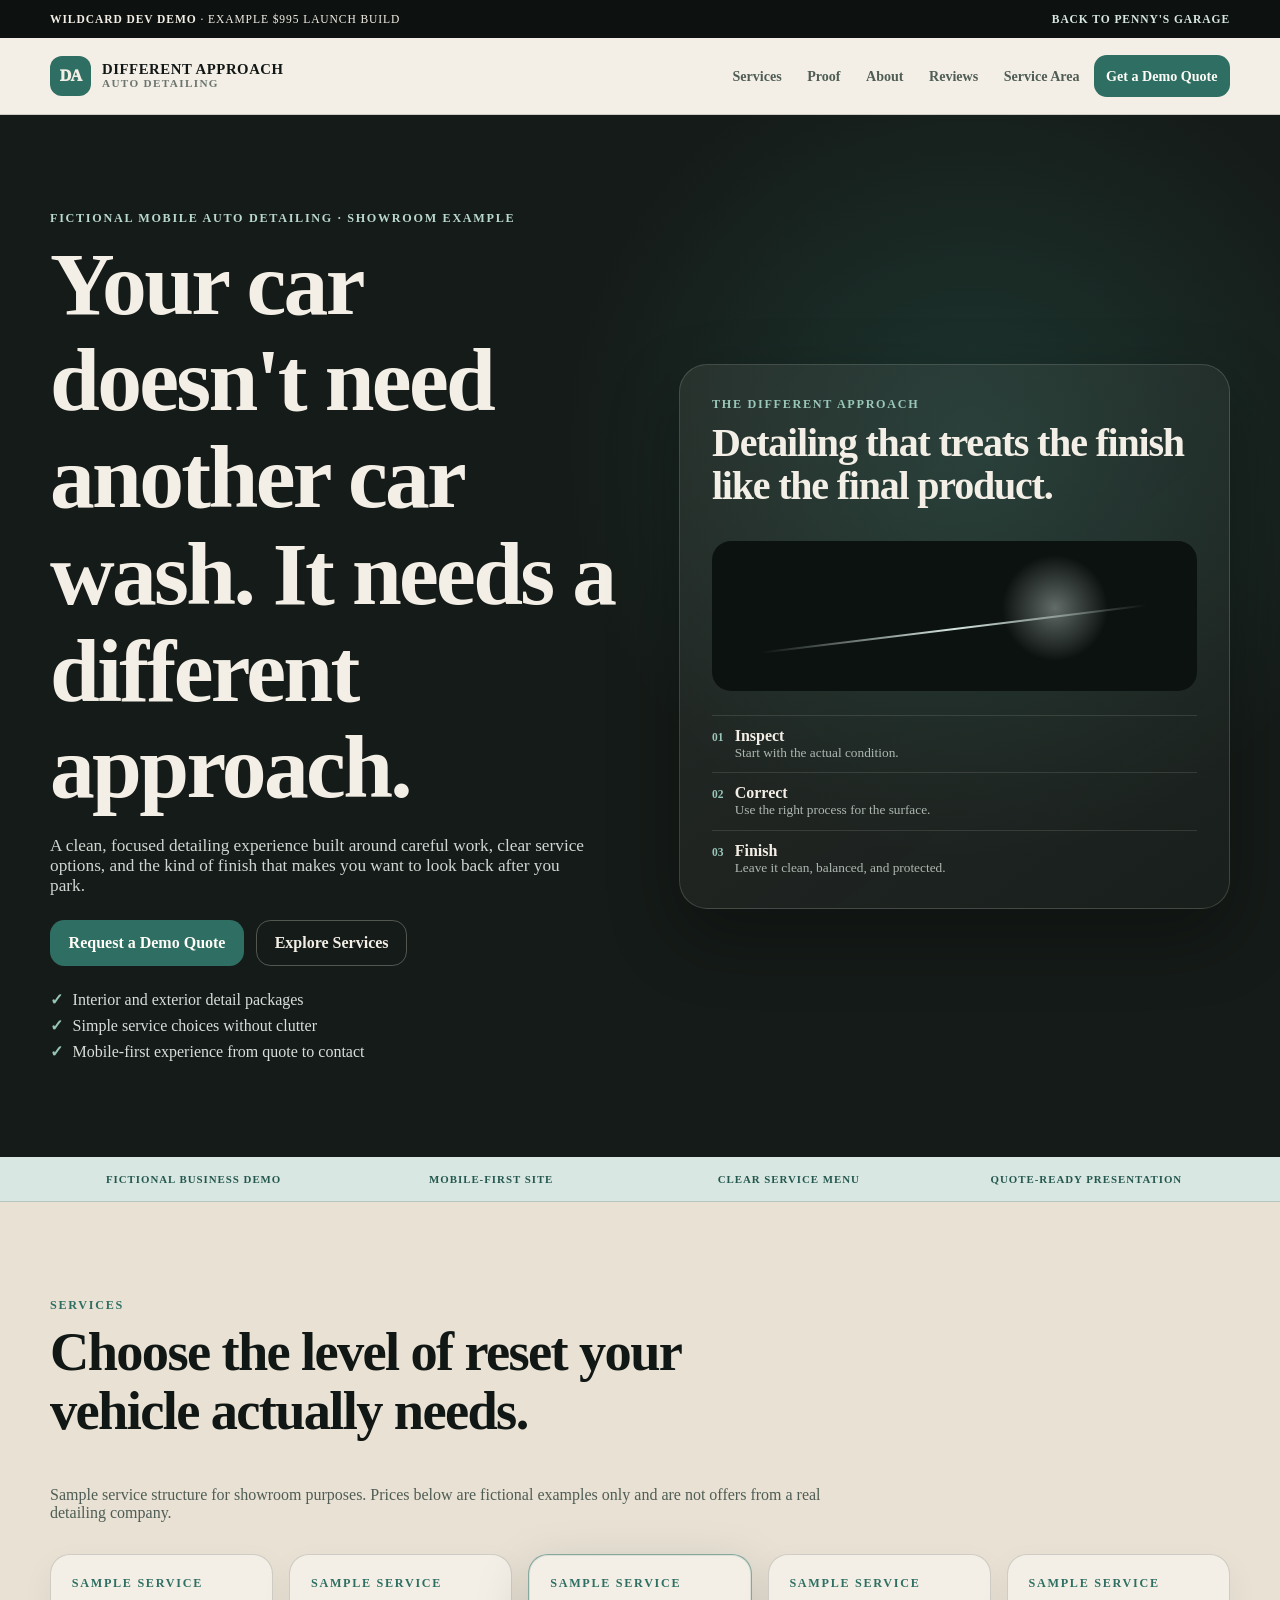
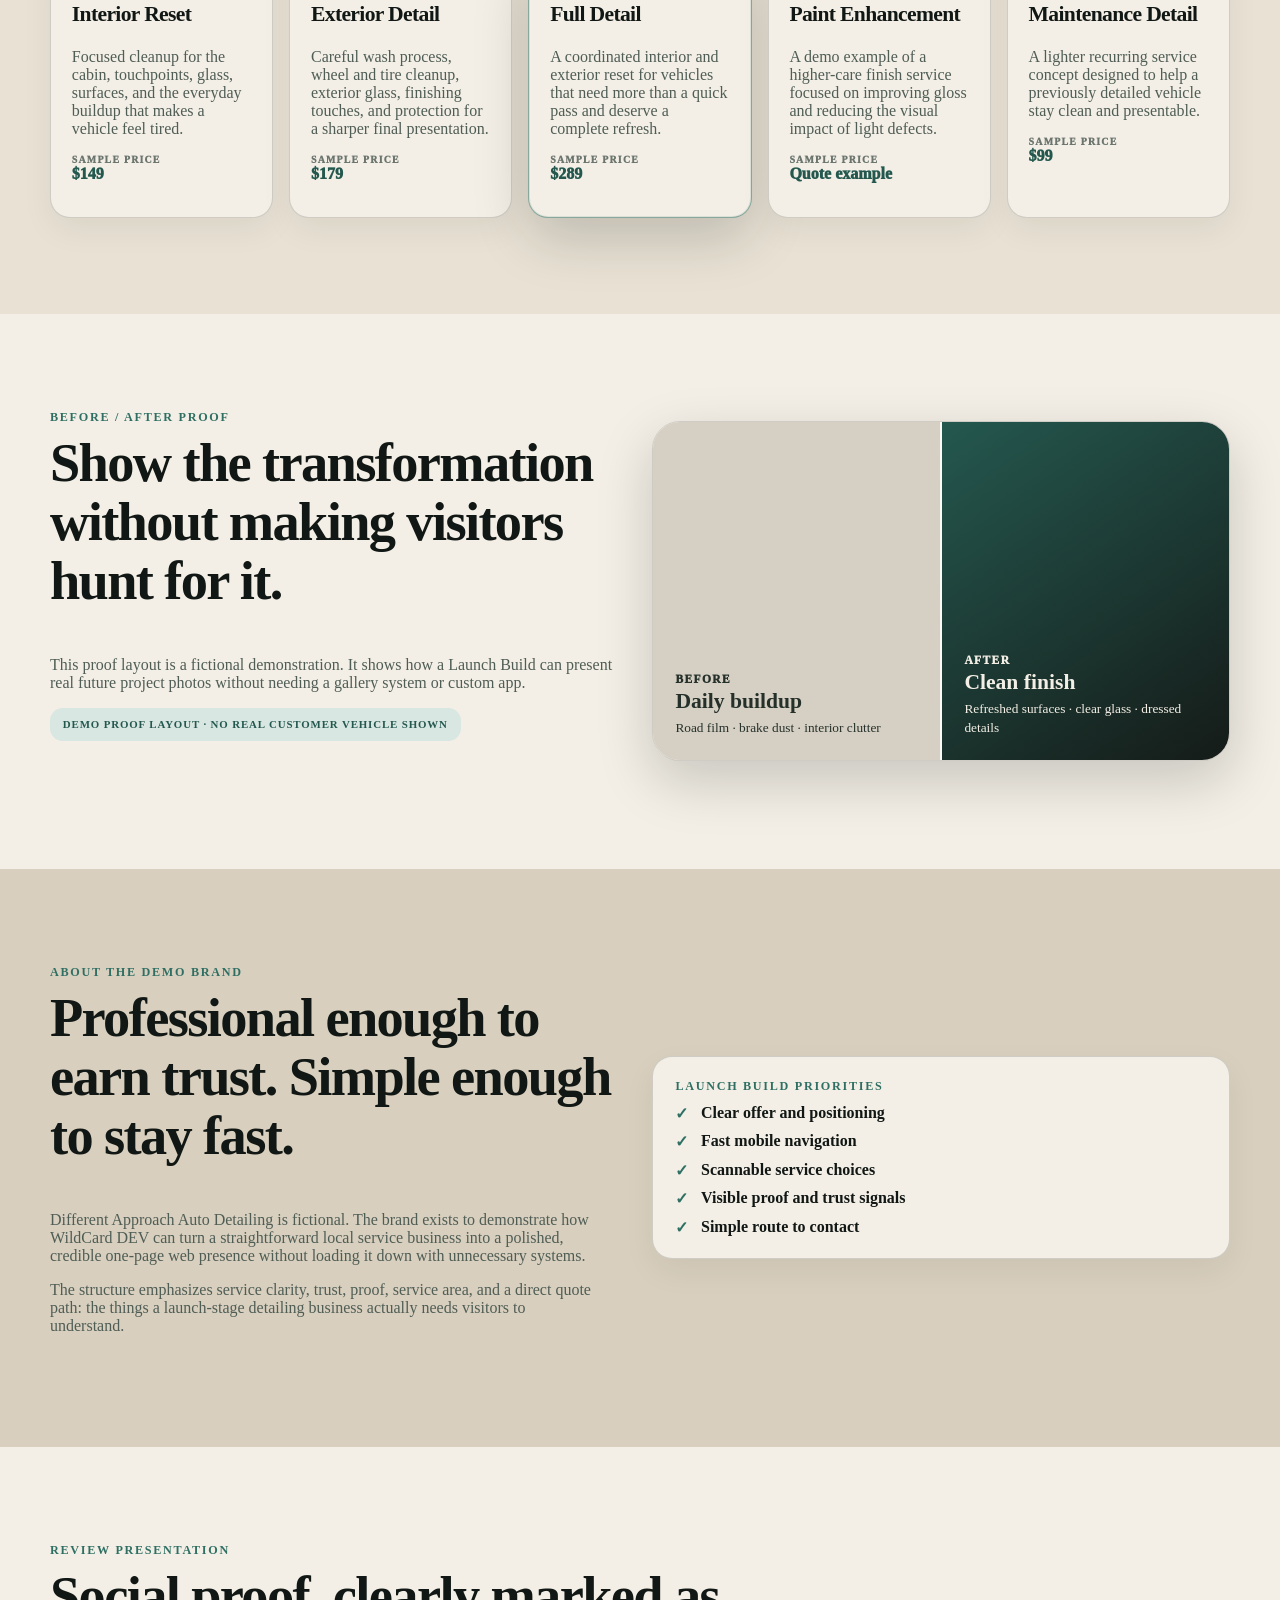
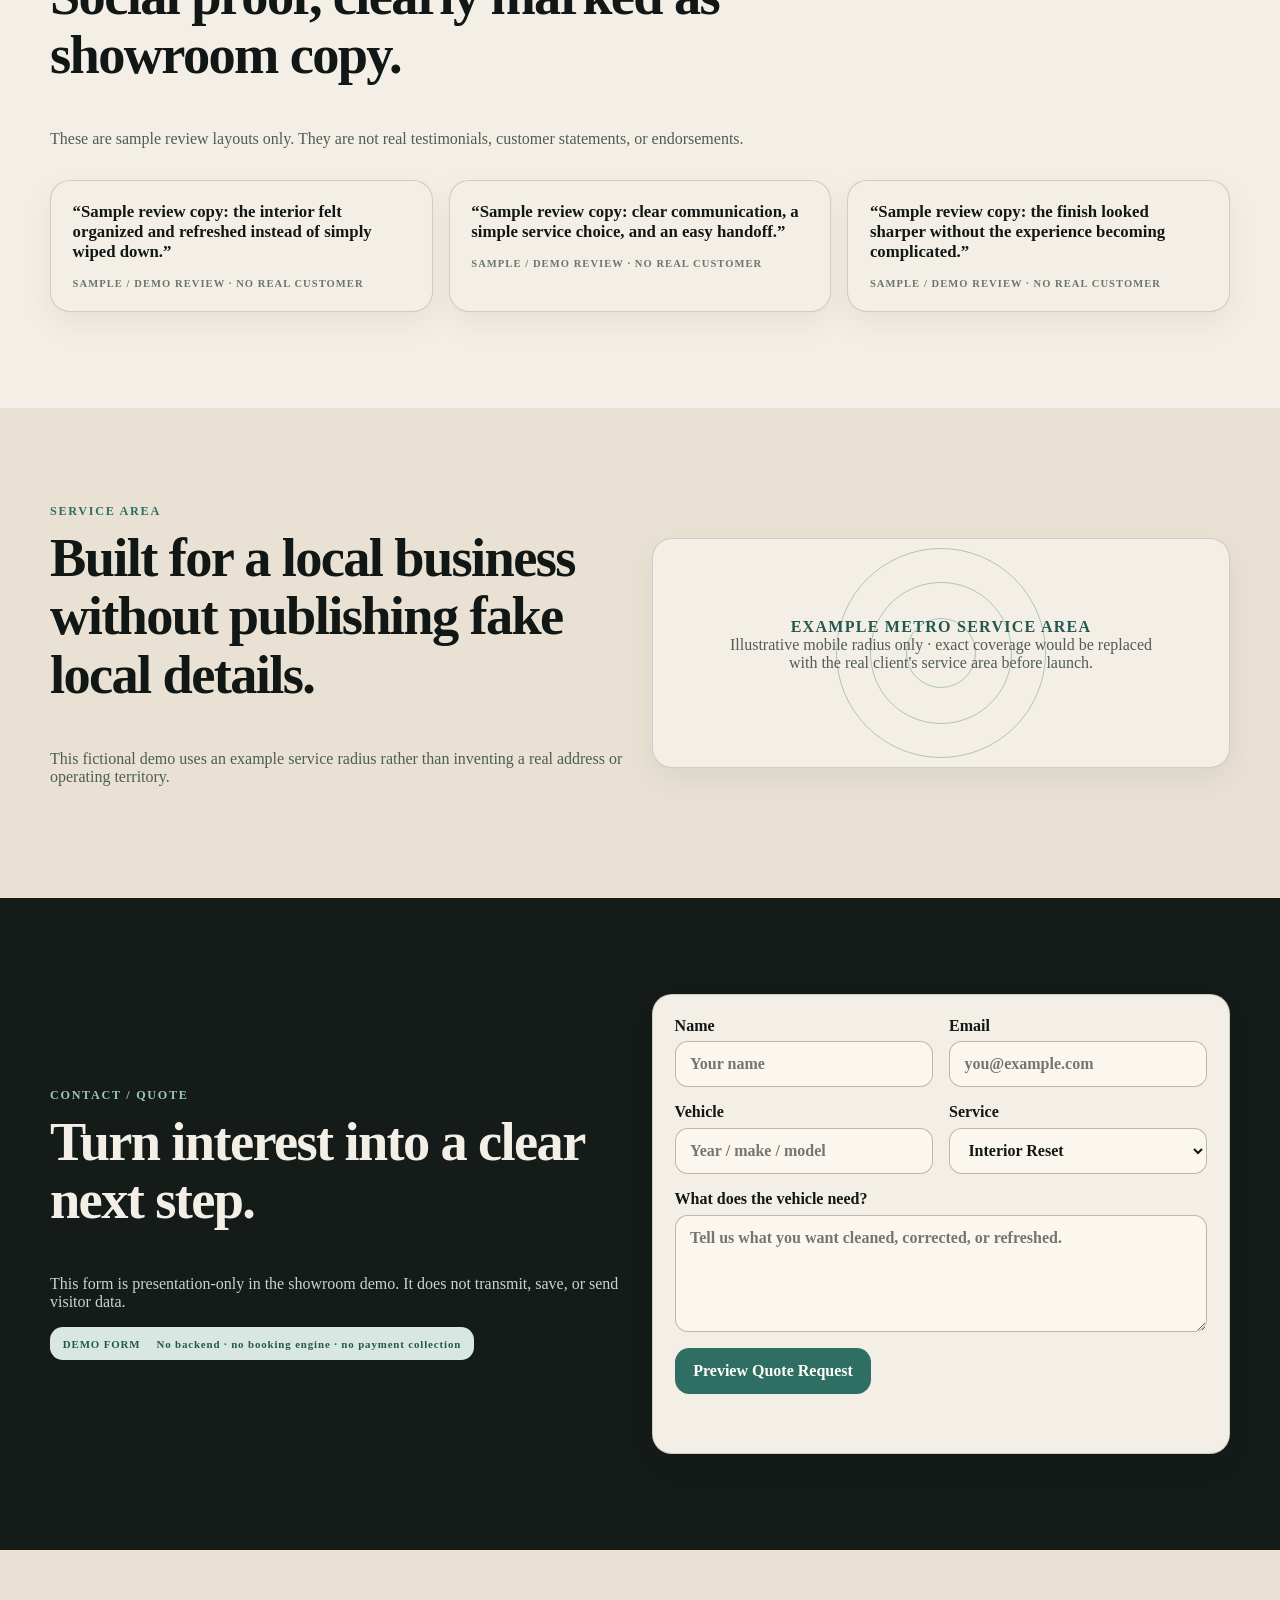
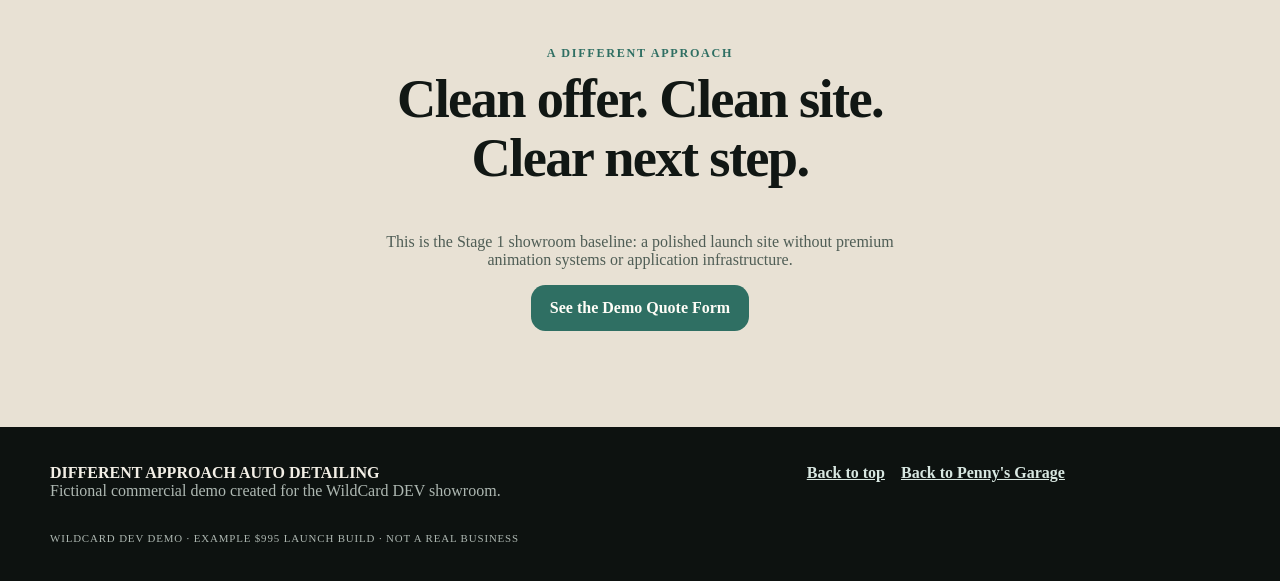
==== index.html @ c4c8bb87 "Build  Launch Build showroom demo" ====
<!DOCTYPE html>
<html lang="en">
<head>
  <meta charset="UTF-8" />
  <meta name="viewport" content="width=device-width, initial-scale=1.0" />
  <title>Different Approach Auto Detailing | WildCard DEV $995 Demo</title>
  <meta name="description" content="Fictional showroom example of a polished $995 WildCard DEV Launch Build for an auto detailing business." />
  <meta name="theme-color" content="#151b18" />
  <meta property="og:type" content="website" />
  <meta property="og:title" content="Different Approach Auto Detailing | Demo Launch Build" />
  <meta property="og:description" content="A fictional one-page auto detailing business site demonstrating the WildCard DEV $995 Launch Build." />
  <meta property="og:site_name" content="Different Approach Auto Detailing — Demo" />
  <meta name="twitter:card" content="summary" />
  <meta name="twitter:title" content="Different Approach Auto Detailing | Demo Launch Build" />
  <meta name="twitter:description" content="Fictional showroom example of the WildCard DEV $995 Launch Build." />
  <link rel="stylesheet" href="style.css" />
  <script src="script.js" defer></script>
</head>
<body>
  <a class="skip-link" href="#main-content">Skip to content</a>

  <aside class="demo-bar" aria-label="Showroom demo notice">
    <div class="container demo-bar-inner">
      <span><strong>WILDCARD DEV DEMO</strong> · EXAMPLE $995 LAUNCH BUILD</span>
      <a href="https://pennysoffice.wildcarddev.com/">BACK TO PENNY'S GARAGE</a>
    </div>
  </aside>

  <header class="site-header" id="top">
    <div class="container header-inner">
      <a class="brand" href="#home" aria-label="Different Approach Auto Detailing demo home">
        <span class="brand-mark" aria-hidden="true">DA</span>
        <span class="brand-copy">
          <strong>DIFFERENT APPROACH</strong>
          <span>AUTO DETAILING</span>
        </span>
      </a>

      <button class="menu-toggle" type="button" aria-expanded="false" aria-controls="site-nav" aria-label="Open navigation menu">
        <span></span><span></span><span></span>
      </button>

      <nav class="site-nav" id="site-nav" aria-label="Primary navigation">
        <a href="#services">Services</a>
        <a href="#proof">Proof</a>
        <a href="#about">About</a>
        <a href="#reviews">Reviews</a>
        <a href="#service-area">Service Area</a>
        <a class="button button-primary nav-cta" href="#quote">Get a Demo Quote</a>
      </nav>
    </div>
  </header>

  <main id="main-content">
    <section class="hero section" id="home">
      <div class="container hero-grid">
        <div class="hero-copy" data-reveal>
          <p class="eyebrow">Fictional mobile auto detailing · showroom example</p>
          <h1>Your car doesn't need another car wash. It needs a different approach.</h1>
          <p class="hero-text">A clean, focused detailing experience built around careful work, clear service options, and the kind of finish that makes you want to look back after you park.</p>
          <div class="hero-actions">
            <a class="button button-primary" href="#quote">Request a Demo Quote</a>
            <a class="button button-secondary" href="#services">Explore Services</a>
          </div>
          <ul class="hero-points" aria-label="Demo business highlights">
            <li>Interior and exterior detail packages</li>
            <li>Simple service choices without clutter</li>
            <li>Mobile-first experience from quote to contact</li>
          </ul>
        </div>

        <div class="hero-panel" data-reveal>
          <div class="finish-card">
            <p class="card-kicker">THE DIFFERENT APPROACH</p>
            <h2>Detailing that treats the finish like the final product.</h2>
            <div class="finish-visual" aria-hidden="true">
              <span class="finish-line"></span>
              <span class="finish-glint"></span>
            </div>
            <div class="metric-grid">
              <div><span>01</span><strong>Inspect</strong><small>Start with the actual condition.</small></div>
              <div><span>02</span><strong>Correct</strong><small>Use the right process for the surface.</small></div>
              <div><span>03</span><strong>Finish</strong><small>Leave it clean, balanced, and protected.</small></div>
            </div>
          </div>
        </div>
      </div>
    </section>

    <section class="trust-strip" aria-label="Demo trust points">
      <div class="container trust-grid">
        <span>FICTIONAL BUSINESS DEMO</span>
        <span>MOBILE-FIRST SITE</span>
        <span>CLEAR SERVICE MENU</span>
        <span>QUOTE-READY PRESENTATION</span>
      </div>
    </section>

    <section class="section section-surface" id="services">
      <div class="container">
        <div class="section-heading" data-reveal>
          <p class="eyebrow">Services</p>
          <h2>Choose the level of reset your vehicle actually needs.</h2>
          <p>Sample service structure for showroom purposes. Prices below are fictional examples only and are not offers from a real detailing company.</p>
        </div>

        <div class="cards-grid services-grid">
          <article class="service-card" data-reveal>
            <p class="card-kicker">SAMPLE SERVICE</p>
            <h3>Interior Reset</h3>
            <p>Focused cleanup for the cabin, touchpoints, glass, surfaces, and the everyday buildup that makes a vehicle feel tired.</p>
            <p class="demo-price"><span>SAMPLE PRICE</span> $149</p>
          </article>
          <article class="service-card" data-reveal>
            <p class="card-kicker">SAMPLE SERVICE</p>
            <h3>Exterior Detail</h3>
            <p>Careful wash process, wheel and tire cleanup, exterior glass, finishing touches, and protection for a sharper final presentation.</p>
            <p class="demo-price"><span>SAMPLE PRICE</span> $179</p>
          </article>
          <article class="service-card featured-card" data-reveal>
            <p class="card-kicker">SAMPLE SERVICE</p>
            <h3>Full Detail</h3>
            <p>A coordinated interior and exterior reset for vehicles that need more than a quick pass and deserve a complete refresh.</p>
            <p class="demo-price"><span>SAMPLE PRICE</span> $289</p>
          </article>
          <article class="service-card" data-reveal>
            <p class="card-kicker">SAMPLE SERVICE</p>
            <h3>Paint Enhancement</h3>
            <p>A demo example of a higher-care finish service focused on improving gloss and reducing the visual impact of light defects.</p>
            <p class="demo-price"><span>SAMPLE PRICE</span> Quote example</p>
          </article>
          <article class="service-card" data-reveal>
            <p class="card-kicker">SAMPLE SERVICE</p>
            <h3>Maintenance Detail</h3>
            <p>A lighter recurring service concept designed to help a previously detailed vehicle stay clean and presentable.</p>
            <p class="demo-price"><span>SAMPLE PRICE</span> $99</p>
          </article>
        </div>
      </div>
    </section>

    <section class="section" id="proof">
      <div class="container proof-grid">
        <div class="section-heading left-align" data-reveal>
          <p class="eyebrow">Before / After Proof</p>
          <h2>Show the transformation without making visitors hunt for it.</h2>
          <p>This proof layout is a fictional demonstration. It shows how a Launch Build can present real future project photos without needing a gallery system or custom app.</p>
          <div class="proof-note">DEMO PROOF LAYOUT · NO REAL CUSTOMER VEHICLE SHOWN</div>
        </div>

        <div class="before-after" data-reveal aria-label="Sample before and after presentation">
          <div class="proof-side proof-before">
            <span>BEFORE</span>
            <strong>Daily buildup</strong>
            <small>Road film · brake dust · interior clutter</small>
          </div>
          <div class="proof-divider" aria-hidden="true"></div>
          <div class="proof-side proof-after">
            <span>AFTER</span>
            <strong>Clean finish</strong>
            <small>Refreshed surfaces · clear glass · dressed details</small>
          </div>
        </div>
      </div>
    </section>

    <section class="section section-muted" id="about">
      <div class="container about-grid">
        <div class="about-panel" data-reveal>
          <p class="eyebrow">About the Demo Brand</p>
          <h2>Professional enough to earn trust. Simple enough to stay fast.</h2>
          <p>Different Approach Auto Detailing is fictional. The brand exists to demonstrate how WildCard DEV can turn a straightforward local service business into a polished, credible one-page web presence without loading it down with unnecessary systems.</p>
          <p>The structure emphasizes service clarity, trust, proof, service area, and a direct quote path: the things a launch-stage detailing business actually needs visitors to understand.</p>
        </div>
        <div class="trust-card" data-reveal>
          <p class="card-kicker">LAUNCH BUILD PRIORITIES</p>
          <ul class="check-list">
            <li>Clear offer and positioning</li>
            <li>Fast mobile navigation</li>
            <li>Scannable service choices</li>
            <li>Visible proof and trust signals</li>
            <li>Simple route to contact</li>
          </ul>
        </div>
      </div>
    </section>

    <section class="section" id="reviews">
      <div class="container">
        <div class="section-heading" data-reveal>
          <p class="eyebrow">Review Presentation</p>
          <h2>Social proof, clearly marked as showroom copy.</h2>
          <p>These are sample review layouts only. They are not real testimonials, customer statements, or endorsements.</p>
        </div>
        <div class="cards-grid reviews-grid">
          <figure class="review-card" data-reveal>
            <blockquote>“Sample review copy: the interior felt organized and refreshed instead of simply wiped down.”</blockquote>
            <figcaption>SAMPLE / DEMO REVIEW · NO REAL CUSTOMER</figcaption>
          </figure>
          <figure class="review-card" data-reveal>
            <blockquote>“Sample review copy: clear communication, a simple service choice, and an easy handoff.”</blockquote>
            <figcaption>SAMPLE / DEMO REVIEW · NO REAL CUSTOMER</figcaption>
          </figure>
          <figure class="review-card" data-reveal>
            <blockquote>“Sample review copy: the finish looked sharper without the experience becoming complicated.”</blockquote>
            <figcaption>SAMPLE / DEMO REVIEW · NO REAL CUSTOMER</figcaption>
          </figure>
        </div>
      </div>
    </section>

    <section class="section section-surface" id="service-area">
      <div class="container service-area-grid">
        <div data-reveal>
          <p class="eyebrow">Service Area</p>
          <h2>Built for a local business without publishing fake local details.</h2>
          <p>This fictional demo uses an example service radius rather than inventing a real address or operating territory.</p>
        </div>
        <div class="area-card" data-reveal>
          <span class="area-ring" aria-hidden="true"></span>
          <div>
            <strong>EXAMPLE METRO SERVICE AREA</strong>
            <p>Illustrative mobile radius only · exact coverage would be replaced with the real client's service area before launch.</p>
          </div>
        </div>
      </div>
    </section>

    <section class="section quote-section" id="quote">
      <div class="container quote-grid">
        <div class="quote-copy" data-reveal>
          <p class="eyebrow">Contact / Quote</p>
          <h2>Turn interest into a clear next step.</h2>
          <p>This form is presentation-only in the showroom demo. It does not transmit, save, or send visitor data.</p>
          <div class="demo-disclosure">
            <strong>DEMO FORM</strong>
            <span>No backend · no booking engine · no payment collection</span>
          </div>
        </div>

        <form class="quote-form" id="demoQuoteForm" data-reveal>
          <div class="form-grid">
            <label>
              Name
              <input type="text" name="name" autocomplete="name" placeholder="Your name" required />
            </label>
            <label>
              Email
              <input type="email" name="email" autocomplete="email" placeholder="you@example.com" required />
            </label>
            <label>
              Vehicle
              <input type="text" name="vehicle" placeholder="Year / make / model" />
            </label>
            <label>
              Service
              <select name="service">
                <option>Interior Reset</option>
                <option>Exterior Detail</option>
                <option>Full Detail</option>
                <option>Paint Enhancement</option>
                <option>Maintenance Detail</option>
              </select>
            </label>
            <label class="form-full">
              What does the vehicle need?
              <textarea name="message" rows="5" placeholder="Tell us what you want cleaned, corrected, or refreshed."></textarea>
            </label>
          </div>
          <button class="button button-primary" type="submit">Preview Quote Request</button>
          <p class="form-status" id="formStatus" role="status" aria-live="polite"></p>
        </form>
      </div>
    </section>

    <section class="section final-cta">
      <div class="container final-cta-panel" data-reveal>
        <p class="eyebrow">A Different Approach</p>
        <h2>Clean offer. Clean site. Clear next step.</h2>
        <p>This is the Stage 1 showroom baseline: a polished launch site without premium animation systems or application infrastructure.</p>
        <a class="button button-primary" href="#quote">See the Demo Quote Form</a>
      </div>
    </section>
  </main>

  <footer class="site-footer">
    <div class="container footer-grid">
      <div>
        <strong>DIFFERENT APPROACH AUTO DETAILING</strong>
        <p>Fictional commercial demo created for the WildCard DEV showroom.</p>
      </div>
      <div class="footer-links">
        <a href="#top">Back to top</a>
        <a href="https://pennysoffice.wildcarddev.com/">Back to Penny's Garage</a>
      </div>
      <p class="footer-note">WILDCARD DEV DEMO · EXAMPLE $995 LAUNCH BUILD · NOT A REAL BUSINESS</p>
    </div>
  </footer>
</body>
</html>
---- style.css ----
:root {
  --bg: #151b18;
  --surface: #f3efe6;
  --surface-muted: #e8e1d4;
  --surface-strong: #d8cfbe;
  --text: #111714;
  --text-soft: #4f5d55;
  --text-muted: #6b756e;
  --accent: #2f6f63;
  --accent-strong: #24584f;
  --accent-soft: #d8e7e1;
  --focus: #8a6a2f;
  --white: #fffdf7;
  --border: rgba(17, 23, 20, 0.16);
  --border-strong: rgba(17, 23, 20, 0.28);
  --shadow: 0 20px 55px rgba(7, 12, 10, 0.18);
  --radius-sm: 0.9rem;
  --radius-md: 1.25rem;
  --radius-lg: 1.75rem;
  --container: 1180px;
  --header-height: 76px;
}

* { box-sizing: border-box; }
html { scroll-behavior: smooth; scroll-padding-top: calc(var(--header-height) + 3rem); }
body {
  margin: 0;
  background: var(--surface);
  color: var(--text);
  font-family: Inter, ui-sans-serif, system-ui, -apple-system, BlinkMacSystemFont, "Segoe UI", sans-serif;
  line-height: 1.6;
}
body, button, input, select, textarea { font: inherit; }
img { max-width: 100%; display: block; }
a { color: inherit; }
button, a, input, select, textarea { -webkit-tap-highlight-color: transparent; }
:focus-visible { outline: 3px solid var(--focus); outline-offset: 3px; }
.skip-link {
  position: fixed;
  z-index: 999;
  top: .65rem;
  left: .65rem;
  padding: .7rem 1rem;
  border-radius: .7rem;
  background: var(--surface);
  color: var(--text);
  transform: translateY(-160%);
}
.skip-link:focus { transform: translateY(0); }

.container { width: min(100% - 2rem, var(--container)); margin-inline: auto; }
.section { padding: 4.5rem 0; }
.section-surface { background: var(--surface-muted); }
.section-muted { background: var(--surface-strong); }
.eyebrow, .card-kicker {
  margin: 0 0 .6rem;
  color: var(--accent);
  font-size: .76rem;
  font-weight: 900;
  letter-spacing: .14em;
  text-transform: uppercase;
}
h1, h2, h3, p { margin-top: 0; }
h1, h2, h3 { line-height: 1.08; letter-spacing: -.03em; }
h1 { max-width: 13ch; margin-bottom: 1.25rem; font-size: clamp(2.6rem, 8vw, 5.6rem); }
h2 { font-size: clamp(2rem, 5vw, 3.4rem); }
h3 { font-size: 1.35rem; }
p { color: var(--text-soft); }

.demo-bar { background: #0d1210; color: var(--surface); }
.demo-bar-inner {
  min-height: 38px;
  display: flex;
  gap: .8rem 1.5rem;
  align-items: center;
  justify-content: space-between;
  font-size: .72rem;
  letter-spacing: .08em;
}
.demo-bar a { color: #d8e7e1; font-weight: 900; text-decoration: none; }
.demo-bar a:hover { text-decoration: underline; }

.site-header {
  position: sticky;
  top: 0;
  z-index: 100;
  min-height: var(--header-height);
  border-bottom: 1px solid var(--border);
  background: rgba(243, 239, 230, .94);
  backdrop-filter: blur(12px) saturate(130%);
}
.header-inner { min-height: var(--header-height); display: flex; align-items: center; justify-content: space-between; gap: 1rem; }
.brand { display: inline-flex; align-items: center; gap: .7rem; text-decoration: none; }
.brand-mark {
  width: 2.55rem; height: 2.55rem; display: grid; place-items: center;
  border-radius: .75rem; background: var(--accent); color: var(--surface);
  font-weight: 950; letter-spacing: -.05em;
}
.brand-copy { display: grid; line-height: 1.05; }
.brand-copy strong { font-size: .92rem; letter-spacing: .04em; }
.brand-copy span { color: var(--text-muted); font-size: .7rem; font-weight: 800; letter-spacing: .12em; }

.site-nav { display: flex; align-items: center; gap: .15rem; }
.site-nav a {
  min-height: 42px; display: inline-flex; align-items: center; justify-content: center;
  padding: .6rem .72rem; border-radius: .8rem; color: var(--text-soft);
  font-size: .88rem; font-weight: 800; text-decoration: none;
}
.site-nav > a:not(.button):hover { background: var(--accent-soft); color: var(--accent-strong); }
.menu-toggle {
  display: none; width: 46px; height: 42px; border: 1px solid var(--border);
  border-radius: .85rem; background: var(--surface); cursor: pointer;
}
.menu-toggle span { display: block; width: 20px; height: 2px; margin: 4px auto; background: var(--text); }

.button {
  min-height: 46px; display: inline-flex; align-items: center; justify-content: center;
  padding: .8rem 1.1rem; border: 1px solid transparent; border-radius: .9rem;
  font-weight: 900; text-decoration: none; cursor: pointer;
  transition: transform .18s ease, background-color .18s ease, border-color .18s ease;
}
.button:hover { transform: translateY(-1px); }
.button-primary { background: var(--accent); color: var(--white) !important; }
.button-primary:hover { background: var(--accent-strong); }
.button-secondary { border-color: var(--border-strong); background: transparent; color: var(--text); }
.button-secondary:hover { background: var(--surface-muted); }

.hero { position: relative; overflow: hidden; background: var(--bg); color: var(--surface); }
.hero::before {
  content: ""; position: absolute; inset: 0;
  background: radial-gradient(circle at 76% 32%, rgba(47,111,99,.32), transparent 34%);
  pointer-events: none;
}
.hero-grid { position: relative; display: grid; gap: 2rem; align-items: center; }
.hero .eyebrow { color: #b9d8cf; }
.hero h1 { color: var(--surface); }
.hero-text { max-width: 62ch; color: #cfd5d1; font-size: 1.08rem; }
.hero-actions { display: flex; flex-wrap: wrap; gap: .75rem; margin: 1.5rem 0; }
.hero .button-secondary { border-color: rgba(243,239,230,.28); color: var(--surface); }
.hero .button-secondary:hover { background: rgba(243,239,230,.08); }
.hero-points { display: grid; gap: .45rem; margin: 1.4rem 0 0; padding: 0; list-style: none; color: #d9dedb; }
.hero-points li::before { content: "✓"; margin-right: .6rem; color: #97c5b8; font-weight: 900; }

.finish-card {
  padding: clamp(1.4rem, 4vw, 2rem);
  border: 1px solid rgba(243,239,230,.16);
  border-radius: var(--radius-lg);
  background: linear-gradient(145deg, rgba(243,239,230,.08), rgba(243,239,230,.02));
  box-shadow: 0 28px 70px rgba(0,0,0,.3);
}
.finish-card .card-kicker { color: #9ac7ba; }
.finish-card h2 { color: var(--surface); font-size: clamp(1.7rem, 4vw, 2.5rem); }
.finish-visual {
  position: relative; height: 150px; margin: 1.5rem 0;
  overflow: hidden; border-radius: 1.2rem; background: #0c1210;
}
.finish-line {
  position: absolute; left: 10%; right: 10%; top: 58%; height: 2px;
  background: linear-gradient(90deg, transparent, #d8e7e1, transparent);
  transform: rotate(-7deg);
}
.finish-glint {
  position: absolute; width: 110px; height: 110px; right: 18%; top: 8%;
  border-radius: 50%; background: radial-gradient(circle, rgba(216,231,225,.42), transparent 68%);
}
.metric-grid { display: grid; gap: .7rem; }
.metric-grid > div { display: grid; grid-template-columns: auto 1fr; gap: 0 .7rem; align-items: baseline; padding-top: .7rem; border-top: 1px solid rgba(243,239,230,.12); }
.metric-grid span { color: #9ac7ba; font-size: .72rem; font-weight: 900; }
.metric-grid strong { color: var(--surface); }
.metric-grid small { grid-column: 2; color: #aeb8b2; }

.trust-strip { padding: 1rem 0; border-bottom: 1px solid var(--border); background: var(--accent-soft); }
.trust-grid { display: grid; grid-template-columns: repeat(2,1fr); gap: .65rem; color: var(--accent-strong); font-size: .68rem; font-weight: 900; letter-spacing: .09em; text-align: center; }

.section-heading { max-width: 780px; margin-bottom: 2rem; }
.section-heading p:last-child { margin-bottom: 0; }
.left-align { text-align: left; }
.cards-grid { display: grid; gap: 1rem; }
.service-card, .review-card, .trust-card, .area-card, .quote-form {
  border: 1px solid var(--border); border-radius: var(--radius-md); background: var(--surface); box-shadow: 0 12px 32px rgba(17,23,20,.06);
}
.service-card { padding: 1.3rem; }
.service-card p { margin-bottom: .8rem; }
.featured-card { border-color: rgba(47,111,99,.55); box-shadow: inset 0 0 0 1px rgba(47,111,99,.12), var(--shadow); }
.demo-price { margin-top: 1rem; color: var(--accent-strong); font-weight: 950; }
.demo-price span { display: block; color: var(--text-muted); font-size: .62rem; letter-spacing: .12em; }

.proof-grid, .about-grid, .service-area-grid, .quote-grid { display: grid; gap: 1.5rem; align-items: center; }
.proof-note, .demo-disclosure {
  display: inline-flex; flex-wrap: wrap; gap: .45rem 1rem; padding: .65rem .8rem;
  border-radius: .8rem; background: var(--accent-soft); color: var(--accent-strong);
  font-size: .68rem; font-weight: 900; letter-spacing: .08em;
}
.before-after {
  min-height: 340px; display: grid; grid-template-columns: 1fr 2px 1fr;
  overflow: hidden; border: 1px solid var(--border); border-radius: var(--radius-lg); box-shadow: var(--shadow);
}
.proof-side { display: flex; flex-direction: column; justify-content: flex-end; padding: 1.4rem; }
.proof-side span { font-size: .72rem; font-weight: 950; letter-spacing: .12em; }
.proof-side strong { margin-top: .25rem; font-size: 1.35rem; }
.proof-side small { margin-top: .35rem; line-height: 1.4; }
.proof-before { background: #d6d0c4; color: #25302a; }
.proof-after { background: linear-gradient(145deg, #24584f, #151b18); color: var(--surface); }
.proof-divider { background: rgba(255,255,255,.7); }

.about-panel p { max-width: 68ch; }
.trust-card { padding: 1.4rem; }
.check-list { display: grid; gap: .65rem; margin: 0; padding: 0; list-style: none; }
.check-list li { padding-left: 1.6rem; position: relative; font-weight: 750; }
.check-list li::before { content: "✓"; position: absolute; left: 0; color: var(--accent); font-weight: 950; }

.reviews-grid { grid-template-columns: 1fr; }
.review-card { margin: 0; padding: 1.35rem; }
.review-card blockquote { margin: 0 0 1rem; color: var(--text); font-size: 1.05rem; font-weight: 700; }
.review-card figcaption { color: var(--text-muted); font-size: .66rem; font-weight: 900; letter-spacing: .1em; }

.area-card { position: relative; min-height: 230px; display: grid; place-items: center; overflow: hidden; padding: 1.5rem; text-align: center; }
.area-ring { position: absolute; width: 210px; aspect-ratio: 1; border: 1px solid rgba(47,111,99,.35); border-radius: 50%; }
.area-ring::before, .area-ring::after { content: ""; position: absolute; inset: 16%; border: inherit; border-radius: inherit; }
.area-ring::after { inset: 33%; }
.area-card div { position: relative; max-width: 440px; }
.area-card strong { color: var(--accent-strong); letter-spacing: .08em; }

.quote-section { background: var(--bg); }
.quote-section h2 { color: var(--surface); }
.quote-section .eyebrow { color: #9ac7ba; }
.quote-section .quote-copy > p:not(.eyebrow) { color: #cbd4cf; }
.quote-form { padding: 1.35rem; }
.form-grid { display: grid; gap: 1rem; }
.quote-form label { display: grid; gap: .42rem; color: var(--text); font-weight: 850; }
.quote-form input, .quote-form select, .quote-form textarea {
  width: 100%; border: 1px solid var(--border-strong); border-radius: .8rem;
  padding: .8rem .9rem; background: #fbf7ee; color: var(--text);
}
.quote-form textarea { resize: vertical; }
.quote-form .button { margin-top: 1rem; }
.form-status { min-height: 1.5rem; margin: .8rem 0 0; color: var(--accent-strong); font-weight: 800; }

.final-cta { background: var(--surface-muted); }
.final-cta-panel { max-width: 880px; text-align: center; }
.final-cta-panel h2 { max-width: 18ch; margin-inline: auto; }
.final-cta-panel p { max-width: 68ch; margin-inline: auto; }

.site-footer { padding: 2.3rem 0; background: #0d1210; color: var(--surface); }
.footer-grid { display: grid; gap: 1rem; }
.site-footer p { color: #aeb8b2; }
.footer-links { display: flex; flex-wrap: wrap; gap: 1rem; }
.footer-links a { color: #d8e7e1; font-weight: 850; }
.footer-note { margin: 0; font-size: .68rem; letter-spacing: .08em; }

[data-reveal] { opacity: 0; transform: translateY(12px); transition: opacity .45s ease, transform .45s ease; }
[data-reveal].is-visible { opacity: 1; transform: none; }

@media (min-width: 700px) {
  .hero-grid { grid-template-columns: 1.04fr .96fr; }
  .services-grid { grid-template-columns: repeat(2,minmax(0,1fr)); }
  .proof-grid, .about-grid, .service-area-grid, .quote-grid { grid-template-columns: repeat(2,minmax(0,1fr)); }
  .reviews-grid { grid-template-columns: repeat(3,minmax(0,1fr)); }
  .form-grid { grid-template-columns: repeat(2,minmax(0,1fr)); }
  .form-full { grid-column: 1 / -1; }
  .trust-grid { grid-template-columns: repeat(4,1fr); }
  .footer-grid { grid-template-columns: 1.4fr .8fr; align-items: start; }
  .footer-note { grid-column: 1 / -1; }
}

@media (min-width: 980px) {
  .section { padding: 6rem 0; }
  .services-grid { grid-template-columns: repeat(5,minmax(0,1fr)); }
}

@media (max-width: 960px) {
  :root { --header-height: 70px; }
  .menu-toggle { display: block; }
  .site-nav {
    position: absolute; top: calc(100% + .35rem); left: 1rem; right: 1rem;
    display: none; padding: .8rem; border: 1px solid var(--border); border-radius: 1rem;
    background: var(--surface); box-shadow: var(--shadow);
  }
  .site-nav.is-open { display: grid; }
  .site-nav a { justify-content: flex-start; }
  .site-nav .button { justify-content: center; margin-top: .3rem; }
}

@media (max-width: 560px) {
  .demo-bar-inner { align-items: flex-start; flex-direction: column; padding-block: .55rem; }
  .section { padding: 3.7rem 0; }
  .container { width: min(100% - 1.25rem, var(--container)); }
  h1 { font-size: clamp(2.35rem, 13vw, 3.8rem); }
  .hero-actions .button { width: 100%; }
  .before-after { min-height: 300px; }
  .proof-side { padding: 1rem; }
  .brand-copy strong { font-size: .82rem; }
  .brand-copy span { font-size: .62rem; }
}

@media (prefers-reduced-motion: reduce) {
  html { scroll-behavior: auto; }
  *, *::before, *::after { transition-duration: .001ms !important; animation-duration: .001ms !important; animation-iteration-count: 1 !important; }
  [data-reveal] { opacity: 1; transform: none; }
}
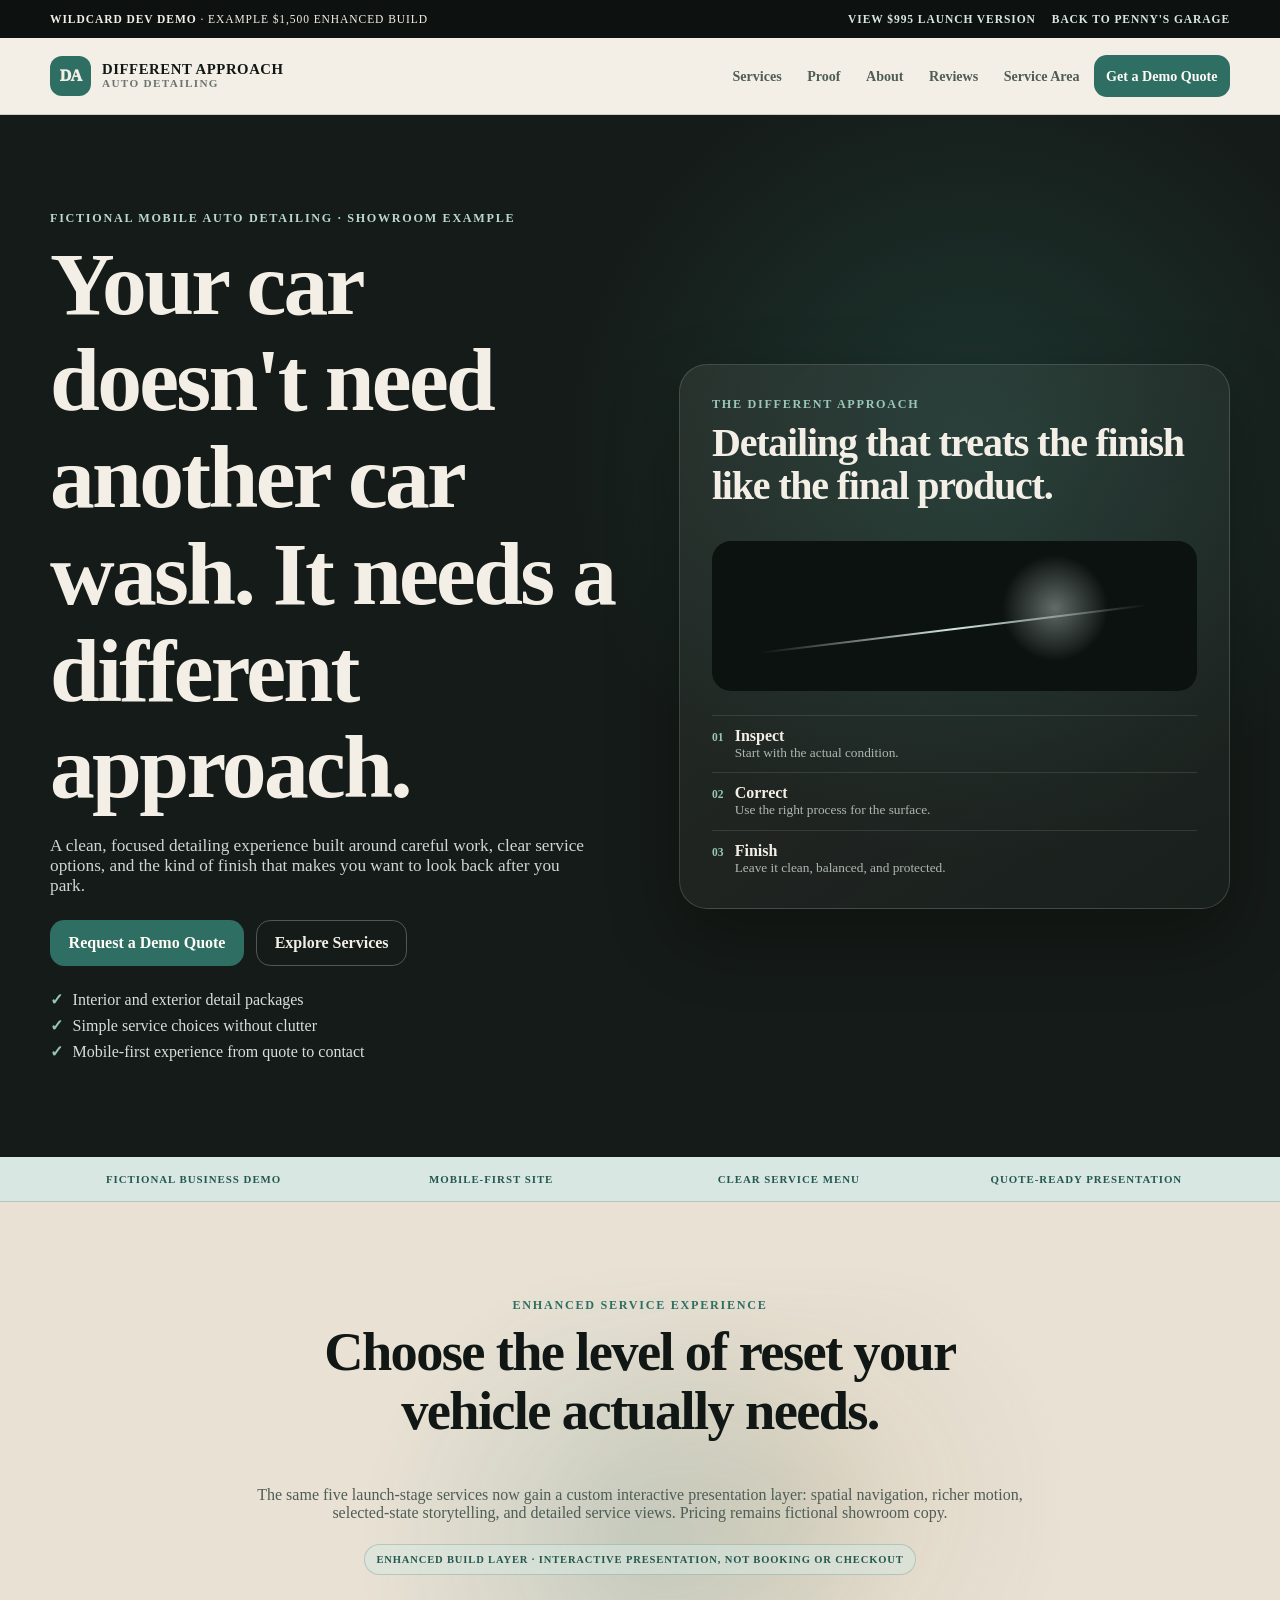
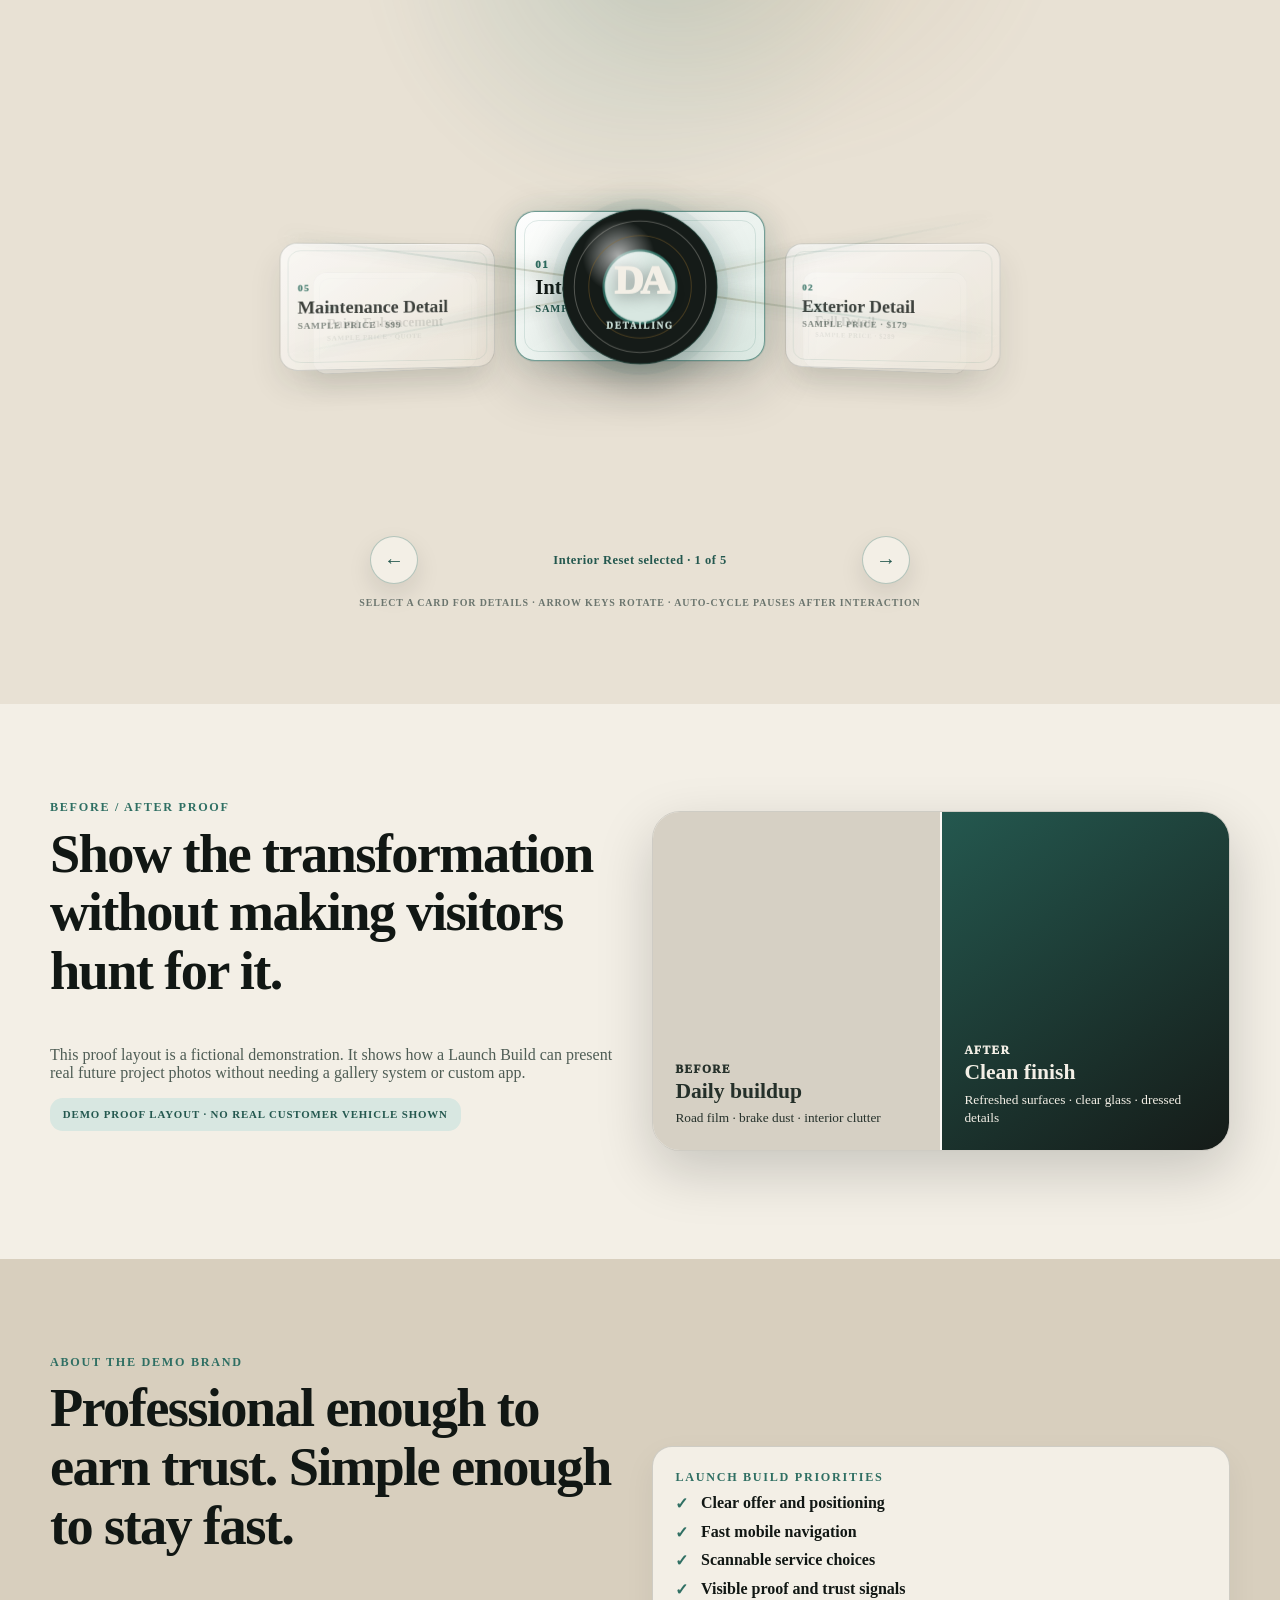
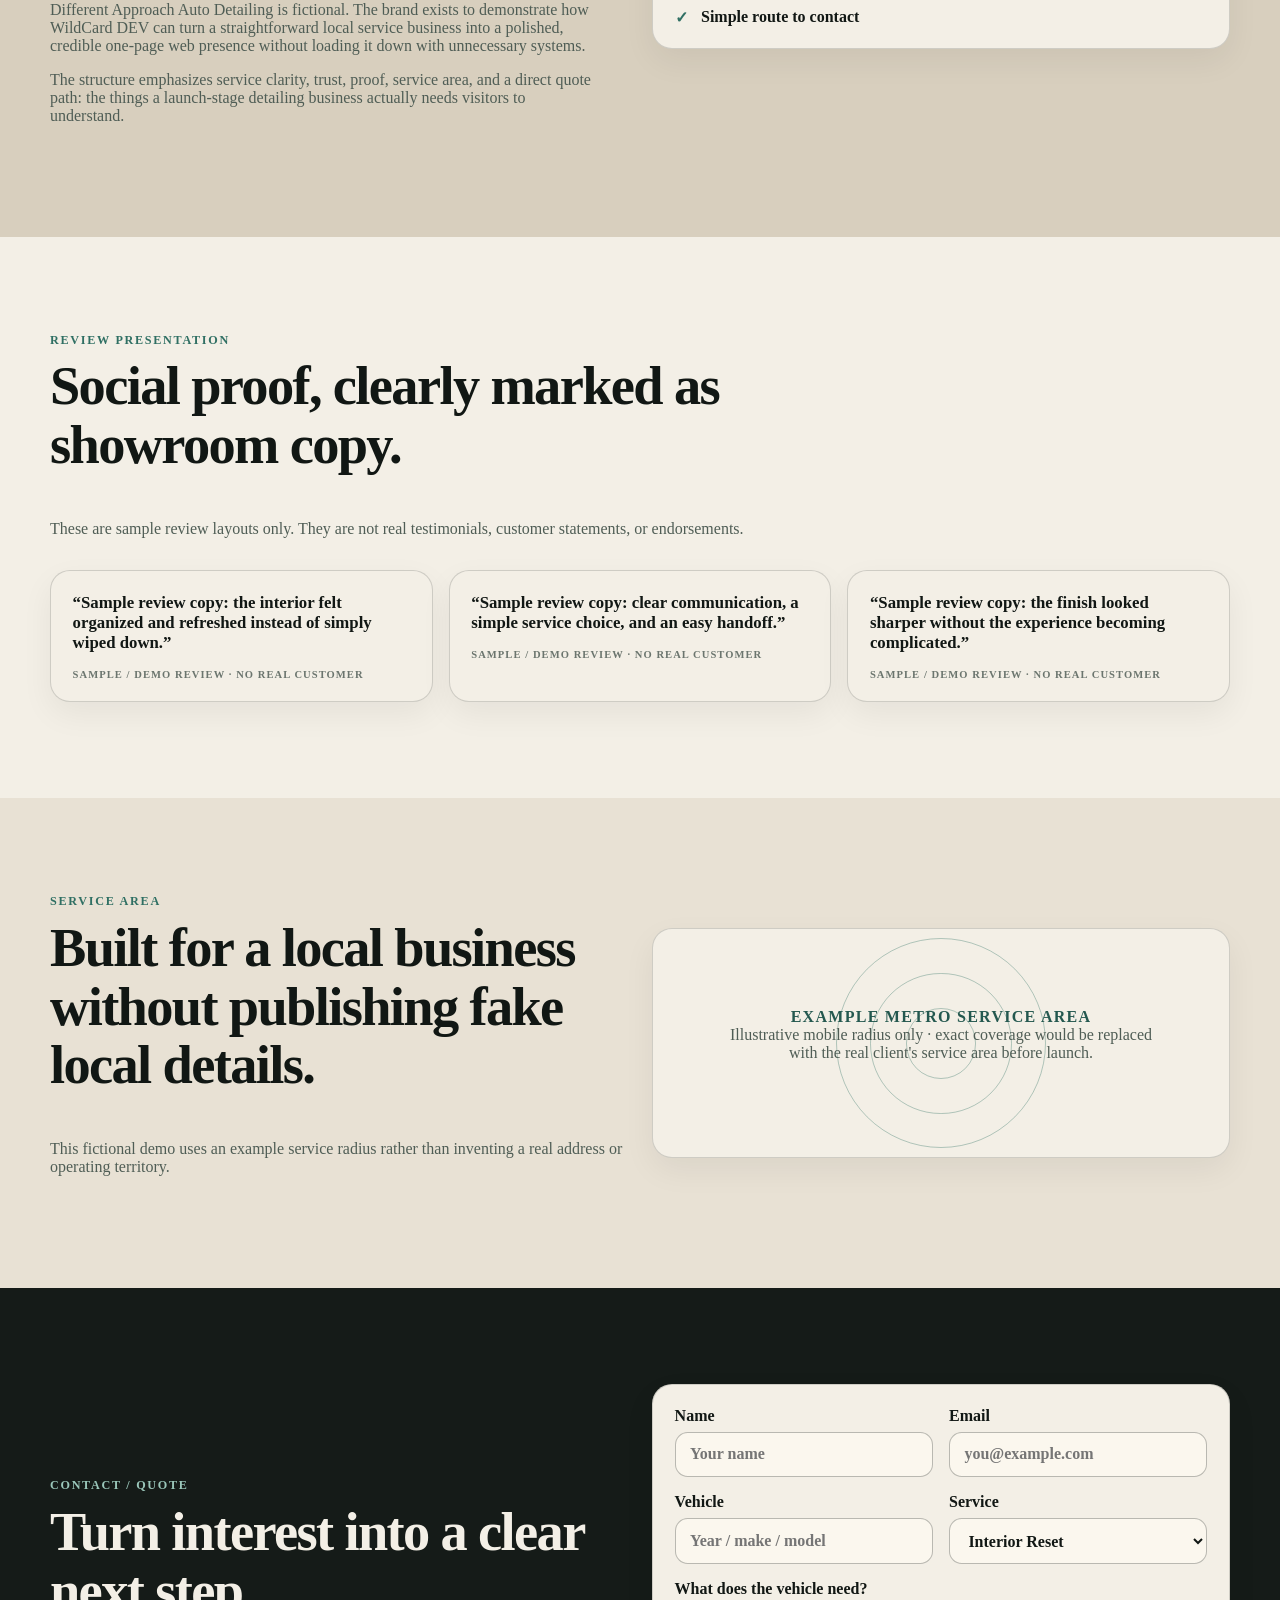
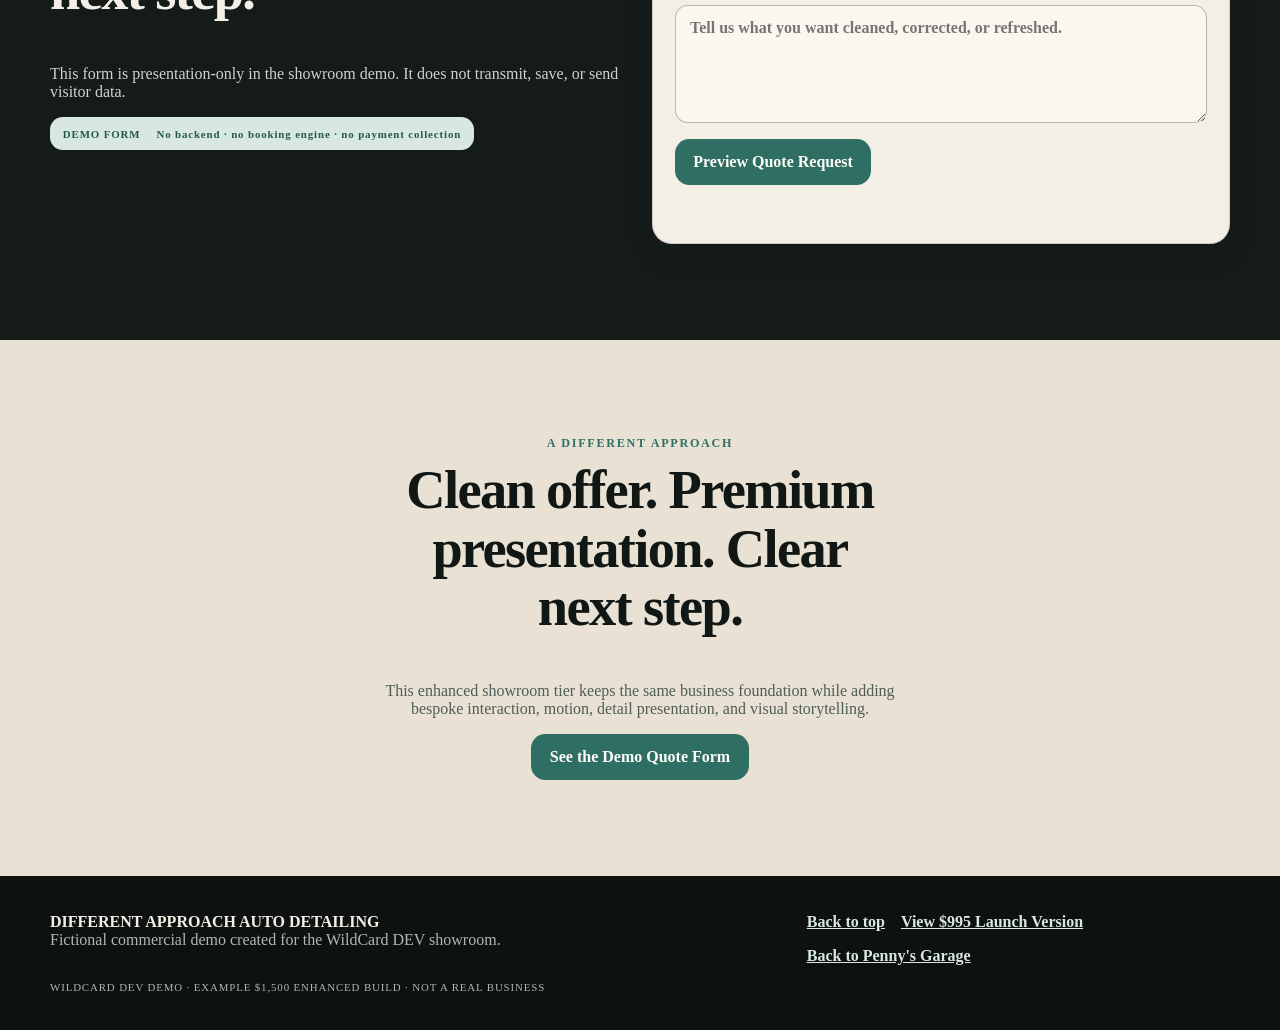
==== commit c4cf528b: "Build $1,500 Enhanced showroom demo" ====
--- a/index.html
+++ b/index.html
@@ -3,16 +3,16 @@
 <head>
   <meta charset="UTF-8" />
   <meta name="viewport" content="width=device-width, initial-scale=1.0" />
-  <title>Different Approach Auto Detailing | WildCard DEV $995 Demo</title>
-  <meta name="description" content="Fictional showroom example of a polished $995 WildCard DEV Launch Build for an auto detailing business." />
+  <title>Different Approach Auto Detailing | WildCard DEV $1,500 Enhanced Demo</title>
+  <meta name="description" content="Fictional showroom example of a WildCard DEV $1,500 Enhanced Build for an auto detailing business." />
   <meta name="theme-color" content="#151b18" />
   <meta property="og:type" content="website" />
-  <meta property="og:title" content="Different Approach Auto Detailing | Demo Launch Build" />
-  <meta property="og:description" content="A fictional one-page auto detailing business site demonstrating the WildCard DEV $995 Launch Build." />
+  <meta property="og:title" content="Different Approach Auto Detailing | $1,500 Enhanced Demo" />
+  <meta property="og:description" content="A fictional one-page auto detailing business site demonstrating the WildCard DEV $1,500 Enhanced Build." />
   <meta property="og:site_name" content="Different Approach Auto Detailing — Demo" />
   <meta name="twitter:card" content="summary" />
-  <meta name="twitter:title" content="Different Approach Auto Detailing | Demo Launch Build" />
-  <meta name="twitter:description" content="Fictional showroom example of the WildCard DEV $995 Launch Build." />
+  <meta name="twitter:title" content="Different Approach Auto Detailing | Enhanced Demo Build" />
+  <meta name="twitter:description" content="Fictional showroom example of the WildCard DEV $1,500 Enhanced Build." />
   <link rel="stylesheet" href="style.css" />
   <script src="script.js" defer></script>
 </head>
@@ -21,8 +21,11 @@
 
   <aside class="demo-bar" aria-label="Showroom demo notice">
     <div class="container demo-bar-inner">
-      <span><strong>WILDCARD DEV DEMO</strong> · EXAMPLE $995 LAUNCH BUILD</span>
-      <a href="https://pennysoffice.wildcarddev.com/">BACK TO PENNY'S GARAGE</a>
+      <span><strong>WILDCARD DEV DEMO</strong> · EXAMPLE $1,500 ENHANCED BUILD</span>
+      <span class="demo-links">
+        <a href="https://github.com/mtobabendev/wildcard-showroom-different-approach/tree/c4c8bb87edbea7247b3c7336082e8aca2bf08542">VIEW $995 LAUNCH VERSION</a>
+        <a href="https://pennysoffice.wildcarddev.com/">BACK TO PENNY'S GARAGE</a>
+      </span>
     </div>
   </aside>
 
@@ -96,45 +99,68 @@
       </div>
     </section>
 
-    <section class="section section-surface" id="services">
+    <section class="section section-surface premium-services" id="services">
       <div class="container">
-        <div class="section-heading" data-reveal>
-          <p class="eyebrow">Services</p>
+        <div class="section-heading premium-heading" data-reveal>
+          <p class="eyebrow">Enhanced Service Experience</p>
           <h2>Choose the level of reset your vehicle actually needs.</h2>
-          <p>Sample service structure for showroom purposes. Prices below are fictional examples only and are not offers from a real detailing company.</p>
-        </div>
-
-        <div class="cards-grid services-grid">
-          <article class="service-card" data-reveal>
-            <p class="card-kicker">SAMPLE SERVICE</p>
-            <h3>Interior Reset</h3>
-            <p>Focused cleanup for the cabin, touchpoints, glass, surfaces, and the everyday buildup that makes a vehicle feel tired.</p>
-            <p class="demo-price"><span>SAMPLE PRICE</span> $149</p>
-          </article>
-          <article class="service-card" data-reveal>
-            <p class="card-kicker">SAMPLE SERVICE</p>
-            <h3>Exterior Detail</h3>
-            <p>Careful wash process, wheel and tire cleanup, exterior glass, finishing touches, and protection for a sharper final presentation.</p>
-            <p class="demo-price"><span>SAMPLE PRICE</span> $179</p>
-          </article>
-          <article class="service-card featured-card" data-reveal>
-            <p class="card-kicker">SAMPLE SERVICE</p>
-            <h3>Full Detail</h3>
-            <p>A coordinated interior and exterior reset for vehicles that need more than a quick pass and deserve a complete refresh.</p>
-            <p class="demo-price"><span>SAMPLE PRICE</span> $289</p>
-          </article>
-          <article class="service-card" data-reveal>
-            <p class="card-kicker">SAMPLE SERVICE</p>
-            <h3>Paint Enhancement</h3>
-            <p>A demo example of a higher-care finish service focused on improving gloss and reducing the visual impact of light defects.</p>
-            <p class="demo-price"><span>SAMPLE PRICE</span> Quote example</p>
-          </article>
-          <article class="service-card" data-reveal>
-            <p class="card-kicker">SAMPLE SERVICE</p>
-            <h3>Maintenance Detail</h3>
-            <p>A lighter recurring service concept designed to help a previously detailed vehicle stay clean and presentable.</p>
-            <p class="demo-price"><span>SAMPLE PRICE</span> $99</p>
-          </article>
+          <p>The same five launch-stage services now gain a custom interactive presentation layer: spatial navigation, richer motion, selected-state storytelling, and detailed service views. Pricing remains fictional showroom copy.</p>
+          <p class="enhancement-note">ENHANCED BUILD LAYER · INTERACTIVE PRESENTATION, NOT BOOKING OR CHECKOUT</p>
+        </div>
+
+        <div class="service-orbit-shell" data-reveal>
+          <div
+            class="service-orbit-stage"
+            id="serviceOrbitStage"
+            tabindex="0"
+            aria-roledescription="carousel"
+            aria-label="Detailing services. Use left and right arrow keys to rotate services. Press Enter for selected service details."
+          >
+            <span class="orbit-ribbon orbit-ribbon-a" aria-hidden="true"></span>
+            <span class="orbit-ribbon orbit-ribbon-b" aria-hidden="true"></span>
+
+            <div class="service-orbit" id="serviceOrbit" aria-live="off">
+              <button class="orbit-card" type="button" data-service="0" aria-label="Interior Reset details">
+                <span class="orbit-card-number">01</span>
+                <strong>Interior Reset</strong>
+                <small>SAMPLE PRICE · $149</small>
+              </button>
+              <button class="orbit-card" type="button" data-service="1" aria-label="Exterior Detail details">
+                <span class="orbit-card-number">02</span>
+                <strong>Exterior Detail</strong>
+                <small>SAMPLE PRICE · $179</small>
+              </button>
+              <button class="orbit-card" type="button" data-service="2" aria-label="Full Detail details">
+                <span class="orbit-card-number">03</span>
+                <strong>Full Detail</strong>
+                <small>SAMPLE PRICE · $289</small>
+              </button>
+              <button class="orbit-card" type="button" data-service="3" aria-label="Paint Enhancement details">
+                <span class="orbit-card-number">04</span>
+                <strong>Paint Enhancement</strong>
+                <small>SAMPLE PRICE · QUOTE</small>
+              </button>
+              <button class="orbit-card" type="button" data-service="4" aria-label="Maintenance Detail details">
+                <span class="orbit-card-number">05</span>
+                <strong>Maintenance Detail</strong>
+                <small>SAMPLE PRICE · $99</small>
+              </button>
+            </div>
+
+            <div class="orbit-hub" aria-hidden="true">
+              <span class="hub-ring hub-ring-outer"></span>
+              <span class="hub-ring hub-ring-inner"></span>
+              <span class="hub-mark">DA</span>
+              <span class="hub-label">DETAILING</span>
+            </div>
+          </div>
+
+          <div class="orbit-controls" aria-label="Service rotation controls">
+            <button class="orbit-control" id="servicePrevious" type="button" aria-label="Previous service">←</button>
+            <p class="orbit-status" id="serviceStatus" aria-live="polite">Interior Reset selected · 1 of 5</p>
+            <button class="orbit-control" id="serviceNext" type="button" aria-label="Next service">→</button>
+          </div>
+          <p class="orbit-help">SELECT A CARD FOR DETAILS · ARROW KEYS ROTATE · AUTO-CYCLE PAUSES AFTER INTERACTION</p>
         </div>
       </div>
     </section>
@@ -276,8 +302,8 @@
     <section class="section final-cta">
       <div class="container final-cta-panel" data-reveal>
         <p class="eyebrow">A Different Approach</p>
-        <h2>Clean offer. Clean site. Clear next step.</h2>
-        <p>This is the Stage 1 showroom baseline: a polished launch site without premium animation systems or application infrastructure.</p>
+        <h2>Clean offer. Premium presentation. Clear next step.</h2>
+        <p>This enhanced showroom tier keeps the same business foundation while adding bespoke interaction, motion, detail presentation, and visual storytelling.</p>
         <a class="button button-primary" href="#quote">See the Demo Quote Form</a>
       </div>
     </section>
@@ -291,10 +317,25 @@
       </div>
       <div class="footer-links">
         <a href="#top">Back to top</a>
+        <a href="https://github.com/mtobabendev/wildcard-showroom-different-approach/tree/c4c8bb87edbea7247b3c7336082e8aca2bf08542">View $995 Launch Version</a>
         <a href="https://pennysoffice.wildcarddev.com/">Back to Penny's Garage</a>
       </div>
-      <p class="footer-note">WILDCARD DEV DEMO · EXAMPLE $995 LAUNCH BUILD · NOT A REAL BUSINESS</p>
+      <p class="footer-note">WILDCARD DEV DEMO · EXAMPLE $1,500 ENHANCED BUILD · NOT A REAL BUSINESS</p>
     </div>
   </footer>
+
+  <dialog class="service-dialog" id="serviceDialog" aria-labelledby="serviceDialogTitle">
+    <button class="dialog-close" id="serviceDialogClose" type="button" aria-label="Close service details">×</button>
+    <p class="dialog-kicker">DIFFERENT APPROACH · DEMO SERVICE</p>
+    <h2 id="serviceDialogTitle">Interior Reset</h2>
+    <p class="dialog-use" id="serviceDialogUse"></p>
+    <p id="serviceDialogDescription"></p>
+    <div class="dialog-price"><span>SAMPLE / DEMO PRICE</span><strong id="serviceDialogPrice"></strong></div>
+    <div class="dialog-includes">
+      <h3>What this sample package includes</h3>
+      <ul id="serviceDialogIncludes"></ul>
+    </div>
+    <a class="button button-primary" id="serviceDialogCta" href="#quote">Continue to Demo Quote</a>
+  </dialog>
 </body>
 </html>
--- a/style.css
+++ b/style.css
@@ -298,3 +298,400 @@
   *, *::before, *::after { transition-duration: .001ms !important; animation-duration: .001ms !important; animation-iteration-count: 1 !important; }
   [data-reveal] { opacity: 1; transform: none; }
 }
+
+
+/* Stage 2: $1,500 Enhanced Build presentation layer */
+.demo-links { display:flex; flex-wrap:wrap; gap:.45rem 1rem; align-items:center; justify-content:flex-end; }
+[data-reveal] { transition-delay:var(--reveal-delay,0ms); }
+
+.premium-services {
+  position:relative;
+  overflow:hidden;
+  isolation:isolate;
+}
+.premium-services::before {
+  content:"";
+  position:absolute;
+  inset:8% auto auto 50%;
+  width:min(900px,92vw);
+  aspect-ratio:1.8;
+  transform:translateX(-50%);
+  background:
+    radial-gradient(circle at 50% 50%,rgba(47,111,99,.18),transparent 52%),
+    radial-gradient(circle at 68% 42%,rgba(138,106,47,.10),transparent 38%);
+  filter:blur(18px);
+  pointer-events:none;
+  z-index:-1;
+}
+.premium-heading { margin-inline:auto; text-align:center; }
+.enhancement-note {
+  display:inline-flex;
+  margin:.4rem 0 0;
+  padding:.55rem .72rem;
+  border:1px solid rgba(47,111,99,.24);
+  border-radius:999px;
+  background:rgba(216,231,225,.55);
+  color:var(--accent-strong);
+  font-size:.66rem;
+  font-weight:900;
+  letter-spacing:.08em;
+}
+
+.service-orbit-shell {
+  position:relative;
+  max-width:1080px;
+  margin:0 auto;
+  padding:1.2rem 0 0;
+}
+.service-orbit-stage {
+  --stage-height:520px;
+  position:relative;
+  height:var(--stage-height);
+  perspective:1100px;
+  perspective-origin:50% 46%;
+  outline:none;
+}
+.service-orbit-stage:focus-visible::after {
+  content:"";
+  position:absolute;
+  inset:1rem;
+  border:2px solid var(--focus);
+  border-radius:2rem;
+  pointer-events:none;
+}
+.service-orbit {
+  position:absolute;
+  inset:0;
+  transform-style:preserve-3d;
+}
+.orbit-card {
+  --orbit-x:0px;
+  --orbit-y:0px;
+  --orbit-z:0px;
+  --orbit-yaw:0deg;
+  --orbit-scale:1;
+  --orbit-opacity:1;
+  position:absolute;
+  left:50%;
+  top:50%;
+  width:clamp(190px,22vw,250px);
+  min-height:150px;
+  display:grid;
+  align-content:center;
+  gap:.32rem;
+  padding:1.15rem 1.2rem;
+  border:1px solid rgba(17,23,20,.22);
+  border-radius:1.25rem;
+  background:
+    linear-gradient(145deg,rgba(255,255,255,.86),rgba(232,225,212,.88)),
+    var(--surface);
+  color:var(--text);
+  box-shadow:
+    0 18px 34px rgba(17,23,20,.12),
+    inset 0 1px 0 rgba(255,255,255,.72);
+  transform:
+    translate(-50%,-50%)
+    translate3d(var(--orbit-x),var(--orbit-y),var(--orbit-z))
+    rotateY(var(--orbit-yaw))
+    scale(var(--orbit-scale));
+  transform-style:preserve-3d;
+  opacity:var(--orbit-opacity);
+  cursor:pointer;
+  text-align:left;
+  transition:
+    transform .72s cubic-bezier(.2,.72,.2,1),
+    opacity .42s ease,
+    border-color .28s ease,
+    box-shadow .28s ease,
+    background-color .28s ease;
+  will-change:transform;
+}
+.orbit-card::before {
+  content:"";
+  position:absolute;
+  inset:0;
+  border-radius:inherit;
+  background:
+    linear-gradient(120deg,transparent 15%,rgba(255,255,255,.42) 46%,transparent 62%);
+  transform:translateX(-120%);
+  opacity:0;
+  pointer-events:none;
+}
+.orbit-card:hover::before,
+.orbit-card:focus-visible::before {
+  animation:card-sheen .9s ease-out both;
+}
+.orbit-card::after {
+  content:"";
+  position:absolute;
+  inset:8px;
+  border:1px solid rgba(47,111,99,.14);
+  border-radius:.9rem;
+  pointer-events:none;
+}
+.orbit-card.is-selected {
+  border-color:rgba(47,111,99,.66);
+  background:
+    linear-gradient(150deg,rgba(255,255,255,.94),rgba(216,231,225,.92)),
+    var(--surface);
+  box-shadow:
+    0 24px 54px rgba(21,27,24,.20),
+    0 0 0 1px rgba(47,111,99,.12),
+    0 0 34px rgba(47,111,99,.14);
+}
+.orbit-card:focus-visible { outline:3px solid var(--focus); outline-offset:5px; }
+.orbit-card-number {
+  color:var(--accent);
+  font-size:.68rem;
+  font-weight:950;
+  letter-spacing:.14em;
+}
+.orbit-card strong {
+  color:var(--text);
+  font-size:1.3rem;
+  line-height:1.05;
+}
+.orbit-card small {
+  color:var(--text-muted);
+  font-size:.66rem;
+  font-weight:900;
+  letter-spacing:.08em;
+}
+.orbit-card.is-selected small { color:var(--accent-strong); }
+
+.orbit-hub {
+  position:absolute;
+  z-index:15;
+  left:50%;
+  top:50%;
+  width:150px;
+  aspect-ratio:1;
+  display:grid;
+  place-items:center;
+  transform:translate(-50%,-50%) translateZ(38px);
+  border:1px solid rgba(47,111,99,.38);
+  border-radius:50%;
+  background:
+    radial-gradient(circle at 36% 30%,rgba(255,255,255,.65),transparent 25%),
+    radial-gradient(circle at 50% 50%,#d8e7e1 0 32%,#2f6f63 33% 34%,#151b18 35% 100%);
+  box-shadow:
+    0 18px 44px rgba(21,27,24,.28),
+    0 0 0 10px rgba(47,111,99,.06),
+    0 0 42px rgba(47,111,99,.20);
+  pointer-events:none;
+}
+.hub-ring {
+  position:absolute;
+  inset:10px;
+  border:1px solid rgba(243,239,230,.28);
+  border-radius:50%;
+}
+.hub-ring-inner { inset:24px; border-color:rgba(138,106,47,.42); }
+.hub-mark {
+  margin-top:-.8rem;
+  color:var(--surface);
+  font-size:2.45rem;
+  font-weight:950;
+  letter-spacing:-.08em;
+  text-shadow:0 3px 14px rgba(0,0,0,.35);
+}
+.hub-label {
+  position:absolute;
+  bottom:31px;
+  color:#c4d8d1;
+  font-size:.56rem;
+  font-weight:950;
+  letter-spacing:.18em;
+}
+.hub-ring-outer { animation:hub-breathe 5s ease-in-out infinite; }
+
+.orbit-ribbon {
+  position:absolute;
+  z-index:3;
+  left:50%;
+  top:50%;
+  width:min(720px,78vw);
+  height:2px;
+  transform-origin:center;
+  background:linear-gradient(90deg,transparent,rgba(47,111,99,.16),rgba(138,106,47,.36),rgba(47,111,99,.16),transparent);
+  box-shadow:0 0 18px rgba(47,111,99,.16);
+  pointer-events:none;
+}
+.orbit-ribbon::after {
+  content:"";
+  position:absolute;
+  inset:-3px 0;
+  background:inherit;
+  filter:blur(7px);
+  opacity:.55;
+}
+.orbit-ribbon-a { transform:translate(-50%,-50%) rotate(8deg); animation:ribbon-drift-a 7s ease-in-out infinite; }
+.orbit-ribbon-b { transform:translate(-50%,-50%) rotate(-11deg); animation:ribbon-drift-b 8.5s ease-in-out infinite; opacity:.7; }
+
+.orbit-controls {
+  display:grid;
+  grid-template-columns:48px minmax(0,1fr) 48px;
+  gap:.75rem;
+  align-items:center;
+  max-width:540px;
+  margin:-.6rem auto 0;
+}
+.orbit-control {
+  width:48px;
+  height:48px;
+  border:1px solid rgba(47,111,99,.32);
+  border-radius:50%;
+  background:var(--surface);
+  color:var(--accent-strong);
+  font-size:1.25rem;
+  font-weight:900;
+  cursor:pointer;
+  box-shadow:0 10px 24px rgba(17,23,20,.10);
+  transition:transform .18s ease,background-color .18s ease,border-color .18s ease;
+}
+.orbit-control:hover { transform:translateY(-2px); background:var(--accent-soft); border-color:var(--accent); }
+.orbit-control:focus-visible { outline:3px solid var(--focus); outline-offset:3px; }
+.orbit-status {
+  margin:0;
+  color:var(--accent-strong);
+  font-size:.78rem;
+  font-weight:900;
+  letter-spacing:.04em;
+  text-align:center;
+}
+.orbit-help {
+  margin:.8rem auto 0;
+  color:var(--text-muted);
+  font-size:.62rem;
+  font-weight:900;
+  letter-spacing:.09em;
+  text-align:center;
+}
+
+.service-dialog {
+  width:min(92vw,620px);
+  max-height:min(84vh,760px);
+  overflow:auto;
+  border:1px solid rgba(47,111,99,.44);
+  border-radius:1.5rem;
+  padding:1.7rem;
+  background:
+    radial-gradient(circle at 88% 10%,rgba(47,111,99,.12),transparent 34%),
+    var(--surface);
+  color:var(--text);
+  box-shadow:0 34px 100px rgba(5,10,8,.42);
+}
+.service-dialog::backdrop {
+  background:rgba(7,12,10,.74);
+  backdrop-filter:blur(8px);
+}
+.service-dialog h2 { margin:.45rem 2.5rem .7rem 0; font-size:clamp(2rem,7vw,3rem); }
+.service-dialog p { margin-bottom:1rem; }
+.service-dialog .dialog-use {
+  padding:.8rem .9rem;
+  border-left:3px solid var(--accent);
+  background:var(--accent-soft);
+  color:var(--accent-strong);
+  font-weight:750;
+}
+.dialog-kicker {
+  margin:0;
+  color:var(--accent);
+  font-size:.67rem;
+  font-weight:950;
+  letter-spacing:.12em;
+}
+.dialog-close {
+  position:absolute;
+  top:.85rem;
+  right:.85rem;
+  width:44px;
+  height:44px;
+  border:1px solid var(--border);
+  border-radius:50%;
+  background:var(--surface-muted);
+  color:var(--text);
+  font-size:1.35rem;
+  cursor:pointer;
+}
+.dialog-close:hover { background:var(--accent-soft); }
+.dialog-close:focus-visible { outline:3px solid var(--focus); outline-offset:2px; }
+.dialog-price {
+  display:flex;
+  align-items:baseline;
+  justify-content:space-between;
+  gap:1rem;
+  margin:1.2rem 0;
+  padding:1rem;
+  border:1px solid var(--border);
+  border-radius:1rem;
+  background:var(--surface-muted);
+}
+.dialog-price span { color:var(--text-muted); font-size:.63rem; font-weight:900; letter-spacing:.1em; }
+.dialog-price strong { color:var(--accent-strong); font-size:1.2rem; }
+.dialog-includes {
+  margin:1.2rem 0 1.4rem;
+  padding:1rem;
+  border:1px solid var(--border);
+  border-radius:1rem;
+}
+.dialog-includes h3 { font-size:1rem; }
+.dialog-includes ul { display:grid; gap:.45rem; margin:0; padding-left:1.2rem; color:var(--text-soft); }
+
+@keyframes card-sheen {
+  0% { transform:translateX(-120%); opacity:0; }
+  32% { opacity:.65; }
+  100% { transform:translateX(120%); opacity:0; }
+}
+@keyframes hub-breathe {
+  0%,100% { transform:scale(1); opacity:.62; }
+  50% { transform:scale(1.06); opacity:1; }
+}
+@keyframes ribbon-drift-a {
+  0%,100% { transform:translate(-50%,-50%) rotate(8deg) scaleX(.94); opacity:.62; }
+  50% { transform:translate(-50%,-50%) rotate(4deg) scaleX(1.04); opacity:1; }
+}
+@keyframes ribbon-drift-b {
+  0%,100% { transform:translate(-50%,-50%) rotate(-11deg) scaleX(1); opacity:.46; }
+  50% { transform:translate(-50%,-50%) rotate(-6deg) scaleX(.92); opacity:.78; }
+}
+
+@media (max-width: 820px) {
+  .demo-bar-inner { align-items:flex-start; }
+  .demo-links { justify-content:flex-start; }
+  .service-orbit-stage { --stage-height:470px; overflow:hidden; }
+  .orbit-hub { width:132px; }
+}
+
+@media (max-width: 699px) {
+  .premium-services { overflow:hidden; }
+  .service-orbit-stage { --stage-height:430px; perspective:850px; }
+  .orbit-card { width:min(76vw,260px); min-height:142px; }
+  .orbit-hub { top:71%; width:112px; opacity:.92; }
+  .hub-mark { font-size:2rem; }
+  .hub-label { bottom:24px; }
+  .orbit-ribbon { top:70%; width:82vw; }
+  .orbit-controls { margin-top:0; }
+  .orbit-help { max-width:42ch; }
+  .service-dialog { padding:1.35rem 1rem; }
+  .dialog-price { align-items:flex-start; flex-direction:column; }
+}
+
+@media (max-width: 420px) {
+  .service-orbit-stage { --stage-height:400px; }
+  .orbit-card { width:min(78vw,244px); min-height:136px; }
+  .orbit-card strong { font-size:1.15rem; }
+  .orbit-controls { grid-template-columns:46px minmax(0,1fr) 46px; gap:.45rem; }
+  .orbit-control { width:46px; height:46px; }
+  .orbit-status { font-size:.7rem; }
+}
+
+@media (prefers-reduced-motion: reduce) {
+  [data-reveal] { transition-delay:0ms !important; }
+  .orbit-card { transition:none !important; }
+  .hub-ring-outer,
+  .orbit-ribbon-a,
+  .orbit-ribbon-b { animation:none !important; }
+  .orbit-card:hover::before,
+  .orbit-card:focus-visible::before { animation:none !important; opacity:0; }
+}
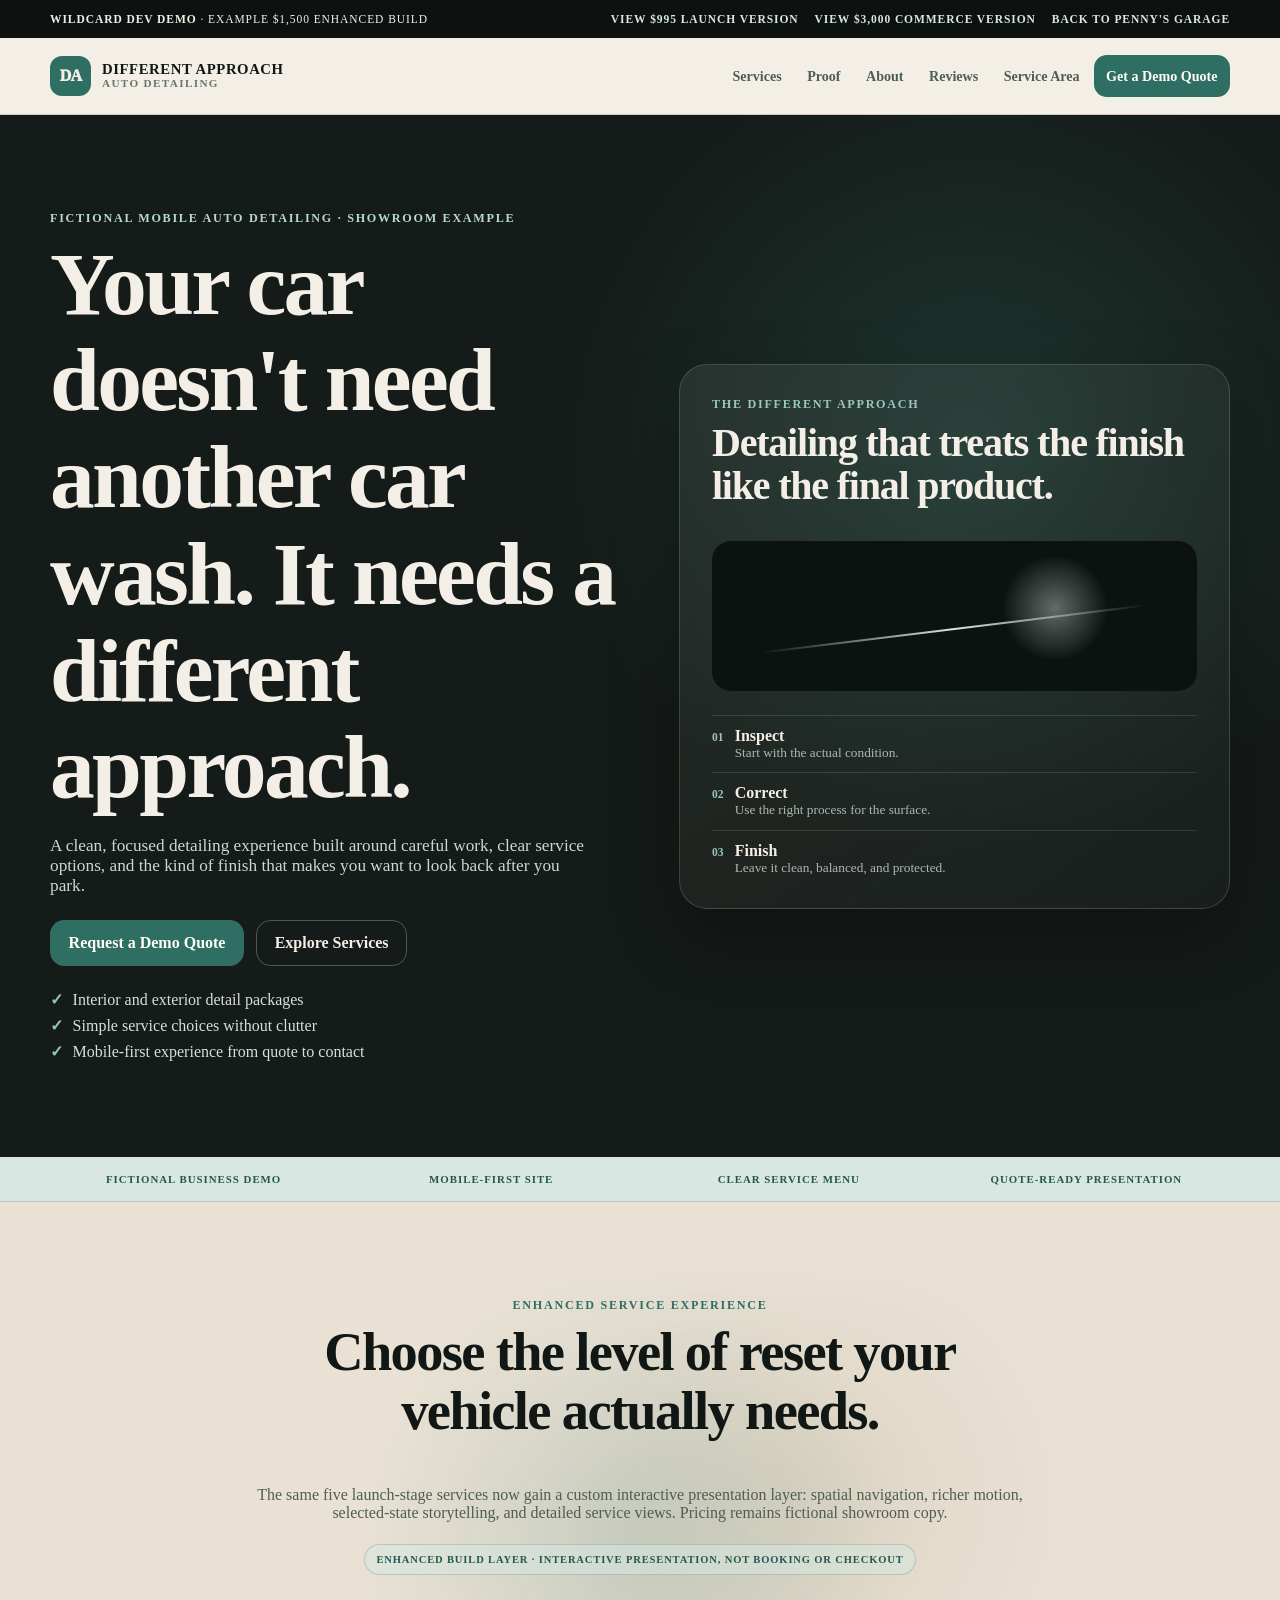
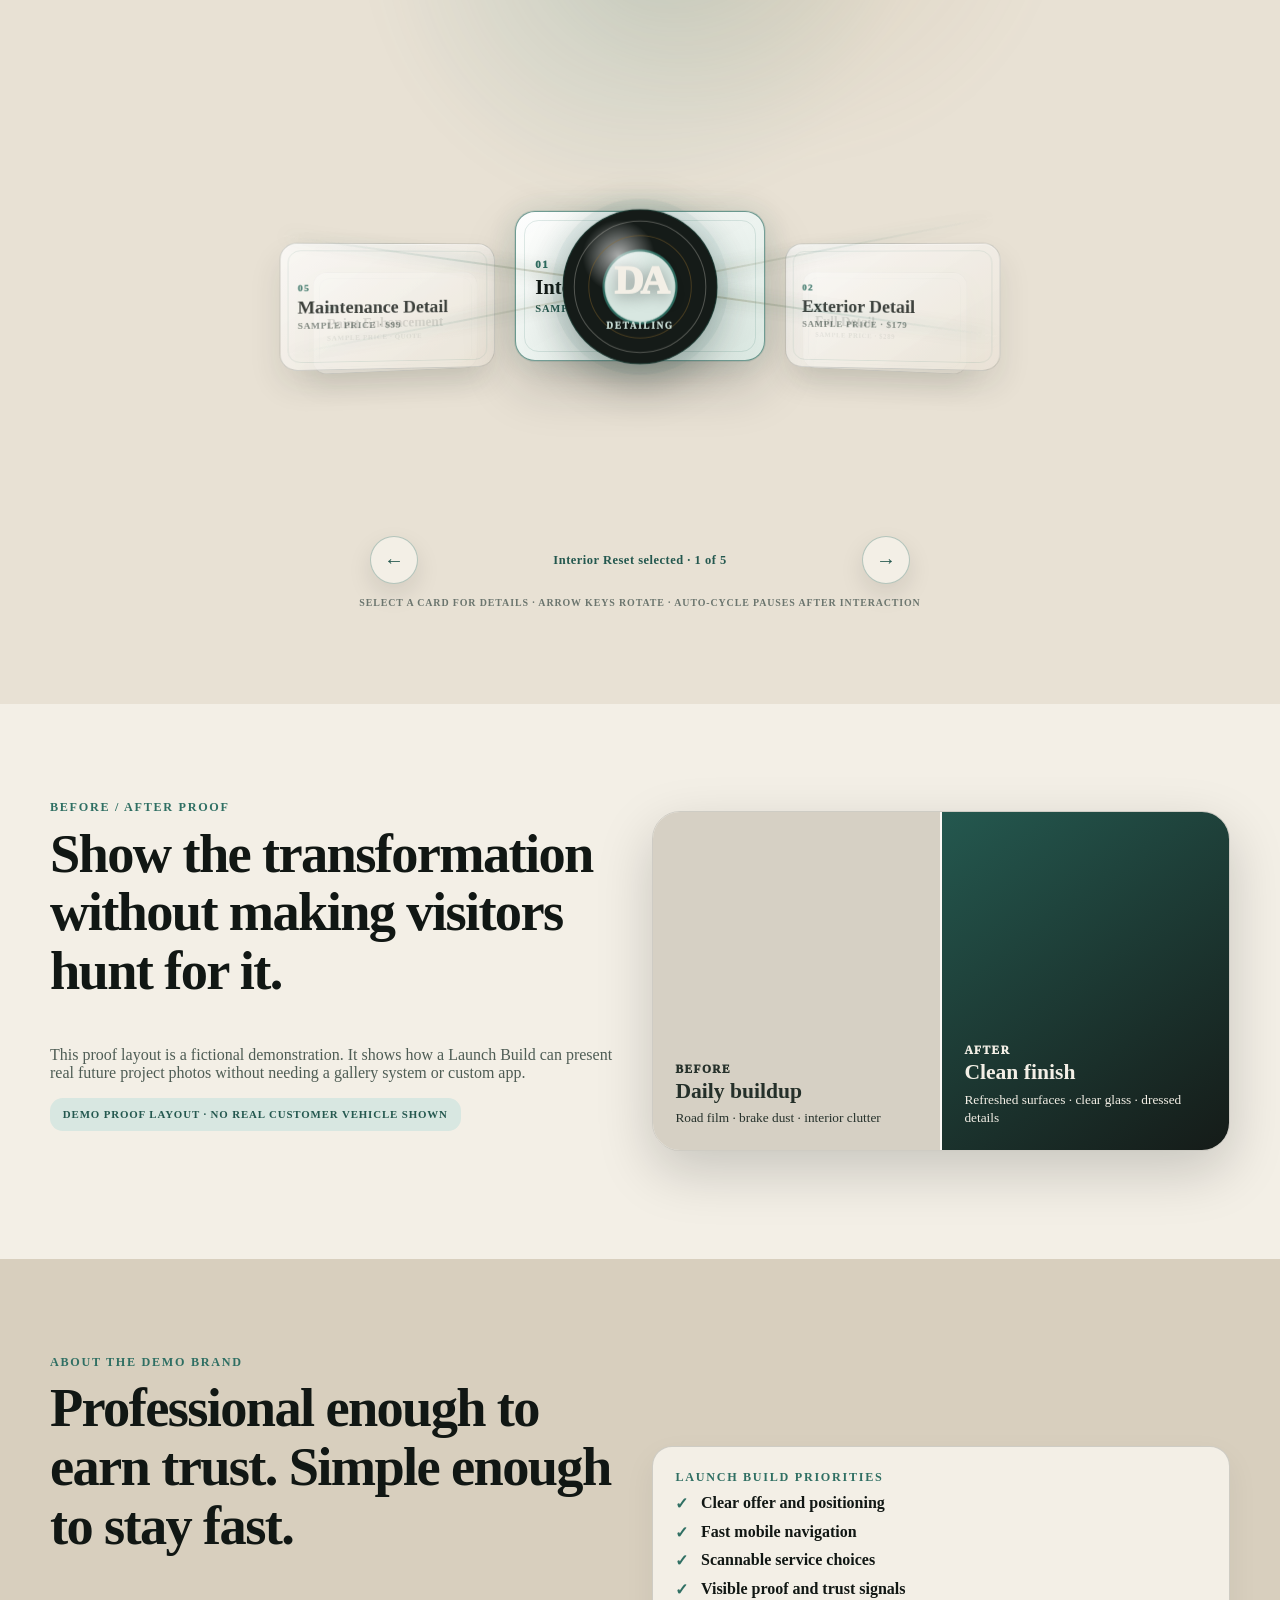
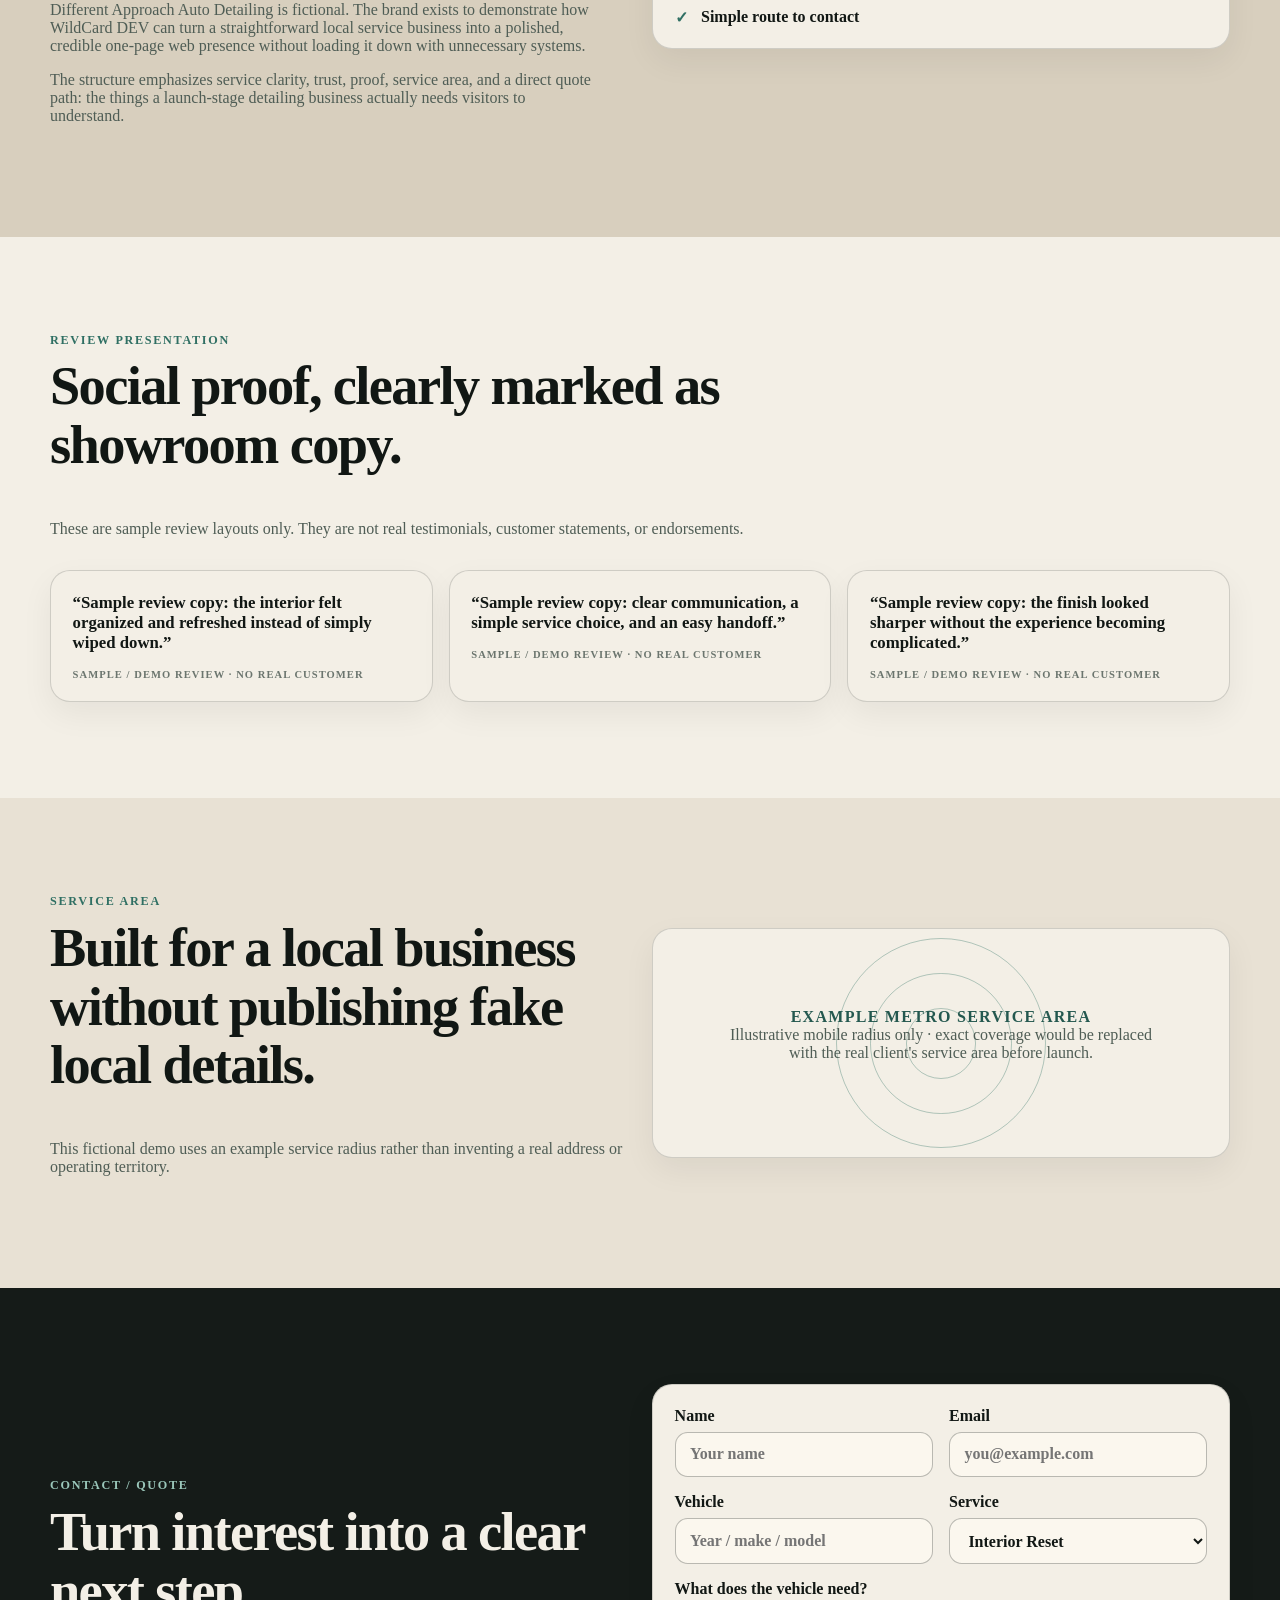
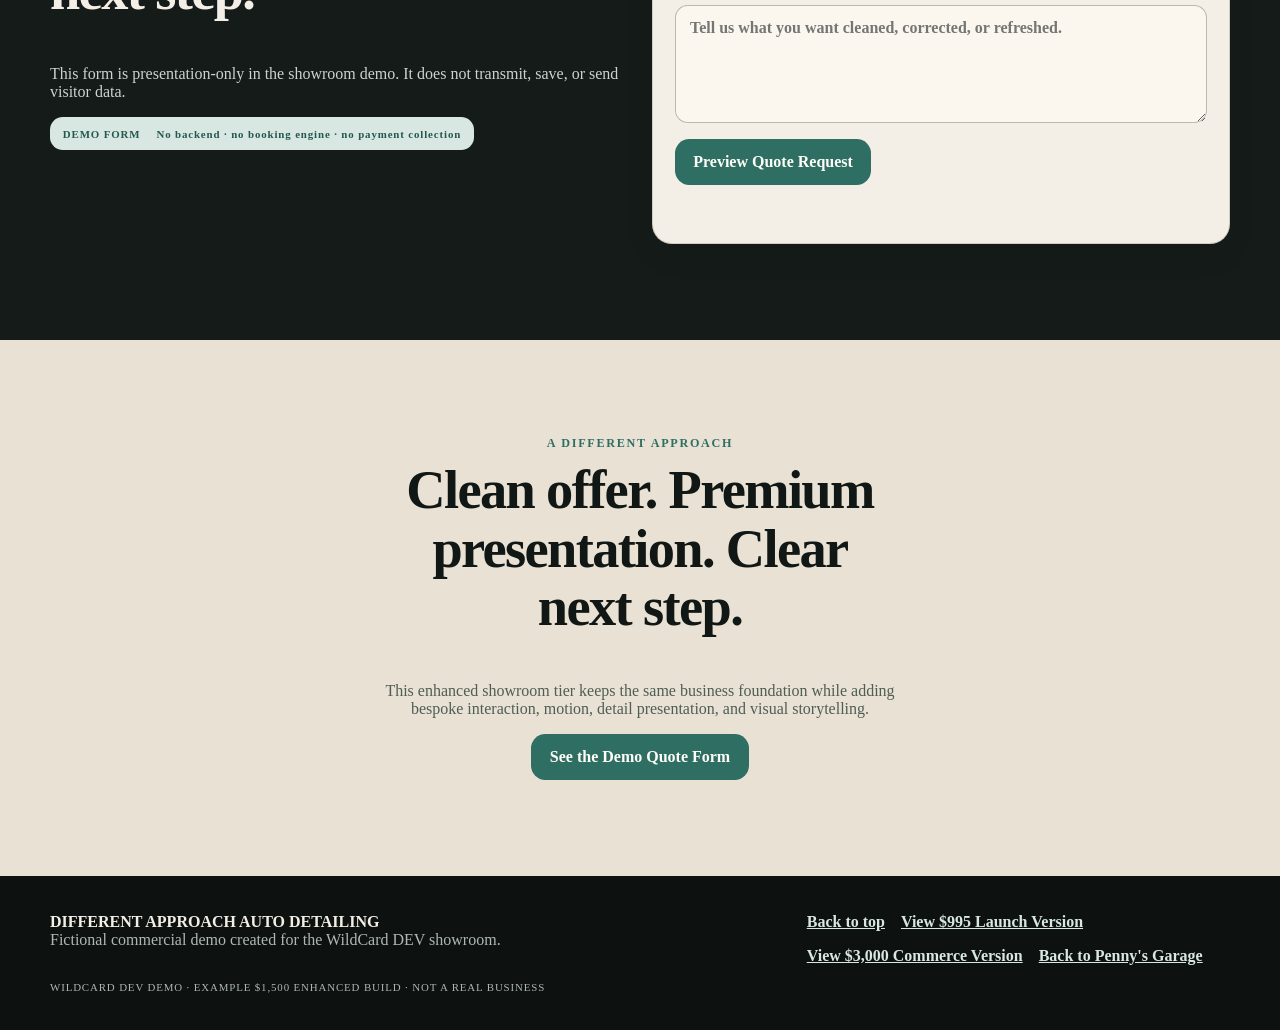
==== commit c7b37dbd: "Add $3,000 Custom Commerce showroom tier" ====
--- a/index.html
+++ b/index.html
@@ -23,7 +23,8 @@
     <div class="container demo-bar-inner">
       <span><strong>WILDCARD DEV DEMO</strong> · EXAMPLE $1,500 ENHANCED BUILD</span>
       <span class="demo-links">
-        <a href="https://github.com/mtobabendev/wildcard-showroom-different-approach/tree/c4c8bb87edbea7247b3c7336082e8aca2bf08542">VIEW $995 LAUNCH VERSION</a>
+        <a href="/launch/">VIEW $995 LAUNCH VERSION</a>
+        <a href="/commerce/">VIEW $3,000 COMMERCE VERSION</a>
         <a href="https://pennysoffice.wildcarddev.com/">BACK TO PENNY'S GARAGE</a>
       </span>
     </div>
@@ -317,7 +318,8 @@
       </div>
       <div class="footer-links">
         <a href="#top">Back to top</a>
-        <a href="https://github.com/mtobabendev/wildcard-showroom-different-approach/tree/c4c8bb87edbea7247b3c7336082e8aca2bf08542">View $995 Launch Version</a>
+        <a href="/launch/">View $995 Launch Version</a>
+        <a href="/commerce/">View $3,000 Commerce Version</a>
         <a href="https://pennysoffice.wildcarddev.com/">Back to Penny's Garage</a>
       </div>
       <p class="footer-note">WILDCARD DEV DEMO · EXAMPLE $1,500 ENHANCED BUILD · NOT A REAL BUSINESS</p>
